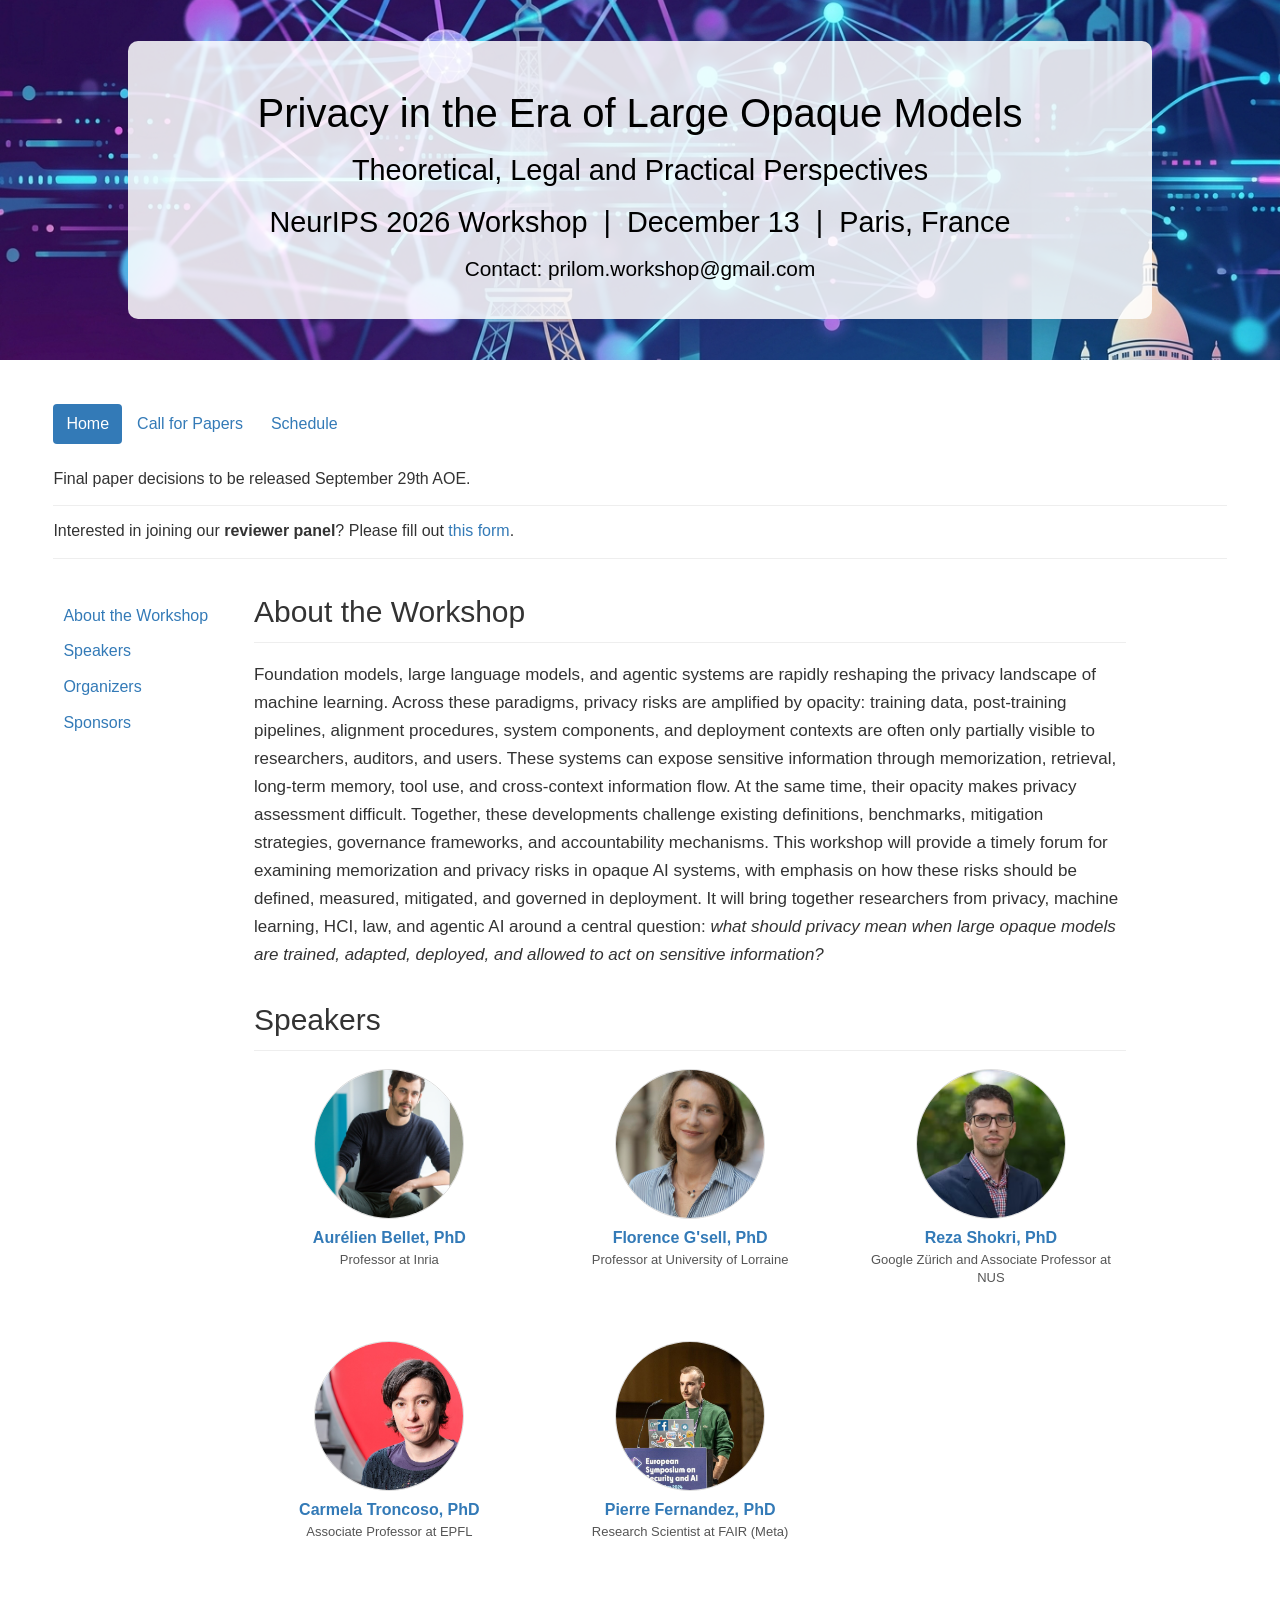
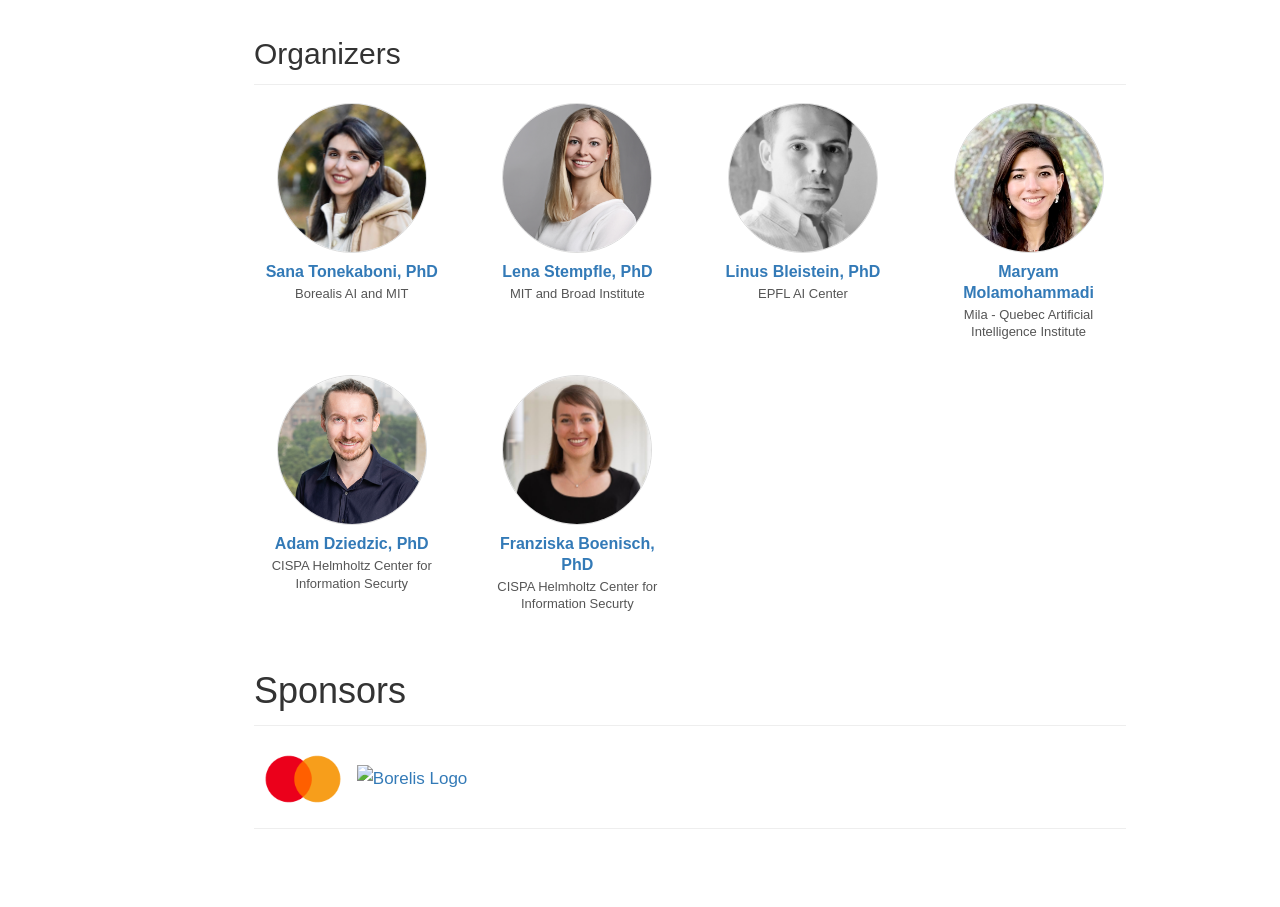
==== index.html @ c66d3aa1 "Revise sponsor logos in index.html Updated sponsor logos section with new sponsors and images." ====
<!DOCTYPE html>
<html lang="en">
<head>
  <meta property="og:type" content="website" />
  <meta property="og:title" content="Privacy in the Era of Large Opaque Models" />
  <meta property="og:description" content="Workshop on Privacy in the Era of Large Opaque Models." />
  <meta property="og:url" content="https://your-domain.org/" />
  <!-- Open Graph / Facebook / LinkedIn -->
  <meta property="og:image" content="https://neurips-workshop2026.github.io/foundation_model_agentic_privacy/Background_header.png" />

  <!-- Twitter / X -->
  <meta name="twitter:image" content="https://neurips-workshop2026.github.io/foundation_model_agentic_privacy/Background_header.png"/>
  
  <meta charset="UTF-8" />
  <meta name="author" content="Workshop Organizers" />
  <meta name="description" content="Workshop on Privacy in the Era of Large Opaque Models." />
  <meta name="viewport" content="width=device-width, initial-scale=1" />
  <title>Home | Privacy in the Era of Large Opaque Models</title>

  <!-- Bootstrap 3.3.1 (matches original) -->
  <link rel="stylesheet" href="https://maxcdn.bootstrapcdn.com/bootstrap/3.3.1/css/bootstrap.min.css" />
  <!-- Site stylesheet -->
  <link rel="stylesheet" href="style.css" />
</head>
<body>

<!-- ══════════════════════════════════
     JUMBOTRON / HERO HEADER
══════════════════════════════════ -->
<div class="jumbotron jumbotron-fluid back">
  <div class="container">
    <h1>Privacy in the Era of Large Opaque Models</h1>
    <h2>Theoretical, Legal and Practical Perspectives</h2>
    <h2>NeurIPS 2026 Workshop &nbsp;|&nbsp; December 13 &nbsp;|&nbsp; Paris, France</h2>
    <h3>Contact: <a href="mailto:prilom.workshop@gmail.com">prilom.workshop@gmail.com</a></h3>
  </div>
</div>

<!-- ══════════════════════════════════
     TOP NAV
══════════════════════════════════ -->
<div class="container">
  <nav class="top-nav">
    <ul class="nav nav-pills">
      <li class="active"><a href="index.html">Home</a></li>
      <li><a href="call_for_papers.html">Call for Papers</a></li>
      <li><a href="schedule.html">Schedule</a></li>
      <li class="dropdown">
      </li>
    </ul>
  </nav>
</div>

<!-- ══════════════════════════════════
     ANNOUNCEMENTS
══════════════════════════════════ -->
<div class="container">
  <div class="row">
    <div class="col-xs-12">

      <div class="alert alert-info announcement" role="alert">
        Final paper decisions to be released September 29th AOE.
      </div>
      <div class="alert alert-info announcement" role="alert">
        Interested in joining our <strong>reviewer panel</strong>?
        Please fill out <a href="https://docs.google.com/forms/d/e/1FAIpQLSf-nZZMJaAhiIRJdKWaLdur88XLGtNEYJJ_a1kSJvndmay48g/viewform">this form</a>.
      </div>

    </div>
  </div>
</div>

<!-- ══════════════════════════════════
     MAIN TWO-COLUMN LAYOUT
══════════════════════════════════ -->
<div class="container">
  <div class="row">

    <!-- Sidebar -->
    <div class="hidden-xs col-sm-3 col-md-2" id="sidebar">
      <ul class="nav nav-stacked sidebar-nav" id="sidebar-nav">
        <li><a href="#about">About the Workshop</a></li>
        <li><a href="#speakers">Speakers</a></li>
        <li><a href="#organizers">Organizers</a></li>
        <li><a href="#sponsors">Sponsors</a></li>
      </ul>
    </div>

    <!-- Main content -->
    <div class="col-xs-12 col-sm-9 col-md-9" id="main-content">

      <!-- ── ABOUT ── -->
      <section id="about">
        <h2>About the Workshop</h2>
        <hr />

  
        <p> Foundation models, large language models, and agentic systems are rapidly reshaping the privacy landscape of machine learning. 
          Across these paradigms, privacy risks are amplified by opacity: training data, post-training pipelines, alignment procedures, 
          system components, and deployment contexts are often only partially visible to researchers, auditors, and users. 
          These systems can expose sensitive information through memorization, retrieval, long-term memory, tool use, and 
          cross-context information flow. At the same time, their opacity makes privacy assessment difficult. Together, these 
          developments challenge existing definitions, benchmarks, mitigation strategies, governance frameworks, and accountability mechanisms.
          
          This workshop will provide a timely forum for examining memorization and privacy risks in opaque AI systems, with emphasis 
          on how these risks should be defined, measured, mitigated, and governed in deployment. It will bring together researchers 
          from privacy, machine learning, HCI, law, and agentic AI around a central question: <i>what should privacy mean when large opaque 
          models are trained, adapted, deployed, and allowed to act on sensitive information?</i> 

 </p>  
      
        
      </section>

      <!-- ── SPEAKERS ── -->
      <section id="speakers">
        <h2>Speakers</h2>
        <hr />

        <div class="row person-row">
          
          <div class="col-xs-6 col-sm-4 col-md-4">
            <div class="person-card">
              <div class="person-photo-wrap">
                <img src="photos/Inria-0231-556.jpg" alt="Aurélien Bellet" class="person-photo">
              </div>
              <p class="person-name"><a href="https://researchers.lille.inria.fr/abellet//">Aurélien Bellet, PhD</a></p>
              <p class="person-role">Professor at Inria</p>
            </div>
          </div>

          <div class="col-xs-6 col-sm-4 col-md-4">
            <div class="person-card">
              <div class="person-photo-wrap">
                <img src="photos/top_pick_rsd25_070_0142a.jpg" alt="Florence G'sell" class="person-photo">
              </div>
              <p class="person-name"><a href="https://gsell.tech/en/home/">Florence G'sell, PhD</a></p>
              <p class="person-role">Professor at University of Lorraine </p>
            </div>
          </div>

          <div class="col-xs-6 col-sm-4 col-md-4">
            <div class="person-card">
              <div class="person-photo-wrap">
                <img src="photos/Reza_Shokri.jpg" alt="Reza Shokri" class="person-photo">
              </div>
              <p class="person-name"><a href="https://scholar.google.com/citations?user=udlZXXcAAAAJ&hl=en">Reza Shokri, PhD</a></p>
              <p class="person-role">Google Zürich and Associate Professor at NUS</p>
            </div>
          </div>

          <div class="col-xs-6 col-sm-4 col-md-4">
            <div class="person-card">
              <div class="person-photo-wrap">
                <img src="photos/EPFL_Carmela_Troncoso.jpg" alt="Carmela Troncoso" class="person-photo">
              </div>
              <p class="person-name"><a href="http://carmelatroncoso.com">Carmela Troncoso, PhD</a></p>
              <p class="person-role">Associate Professor at EPFL</p>
            </div>
          </div>

          <div class="col-xs-6 col-sm-4 col-md-4">
            <div class="person-card">
              <div class="person-photo-wrap">
                <img src="photos/avatar.jpg" alt="Pierre Fernandez" class="person-photo">
              </div>
              <p class="person-name"><a href="https://pierrefdz.github.io/">Pierre Fernandez, PhD</a></p>
              <p class="person-role">Research Scientist at FAIR (Meta)</p>
            </div>
          </div>

        </div>
      </section>

      <!-- ── ORGANIZERS ── -->
      <section id="organizers">
        <h2>Organizers</h2>
        <hr />

        <div class="row person-row">
          
          <!-- Sana -->
          <div class="col-xs-6 col-sm-4 col-md-3">
            <div class="person-card">
              <div class="person-photo-wrap">
                <img src="photos/sana_lab.JPG" alt="Sana Tonekaboni" class="person-photo">
              </div>
              <p class="person-name">
                <a href="http://www.cs.toronto.edu/~stonekaboni/">
                  Sana Tonekaboni, PhD
                </a>
              </p>
              <p class="person-role">Borealis AI and MIT</p>
            </div>
          </div>

          <div class="col-xs-6 col-sm-4 col-md-3">
            <div class="person-card">
              <div class="person-photo-wrap">
                <img src="photos/Lena_Stempfle_picture.png" alt="Lena Stempfle" class="person-photo">
              </div>
              <p class="person-name"><a href="https://lenastempfle.github.io/lenastempfle/">Lena Stempfle, PhD</a></p>
              <p class="person-role">MIT and Broad Institute</p>
            </div>
          </div>

          <div class="col-xs-6 col-sm-4 col-md-3">
            <div class="person-card">
              <div class="person-photo-wrap">
                <img src="photos/56049412-87D3-4F6F-8388-90AEDFFC37DB_1_105_c.jpeg" alt="Linus Bleistein" class="person-photo">
              </div>
              <p class="person-name"><a href="https://www.linusbleistein.com">Linus Bleistein, PhD</a></p>
              <p class="person-role">EPFL AI Center</p>
            </div>
          </div>

          <!-- Maryam -->
          <div class="col-xs-6 col-sm-4 col-md-3">
            <div class="person-card">
              <div class="person-photo-wrap">
                <img src="photos/IMG_1928.jpeg" alt="Maryam Molamohammadi" class="person-photo">
              </div>
              <p class="person-name"><a href="https://www.linkedin.com/in/maryam-molamohammadi/">Maryam Molamohammadi</a></p>
              <p class="person-role">Mila - Quebec Artificial Intelligence Institute</p>
            </div>
          </div>

          <div class="col-xs-6 col-sm-4 col-md-3">
            <div class="person-card">
              <div class="person-photo-wrap">
                <img src="photos/AdamDziedzicPhoto_1.jpg" alt="Adam Dziedzic" class="person-photo">
              </div>
              <p class="person-name"><a href="https://adam-dziedzic.com">Adam Dziedzic, PhD</a></p>
              <p class="person-role">CISPA Helmholtz Center for Information Securty</p>
            </div>
          </div>

          <div class="col-xs-6 col-sm-4 col-md-3">
            <div class="person-card">
              <div class="person-photo-wrap">
                <img src="photos/franziska_boenisch.jpeg" alt="Franziska Boenisch" class="person-photo">
              </div>
              <p class="person-name"><a href="https://franziska-boenisch.de">Franziska Boenisch, PhD</a></p>
              <p class="person-role">CISPA Helmholtz Center for Information Securty</p>
            </div>
          </div>


        </div>
      </section>

      <!-- ── SPONSORS ── -->
      <section id="sponsors">
        <h1>Sponsors</h1>
        <hr />
      
        <!-- Side-by-Side Sponsor Logos -->
        <div class="sponsor-logos-row">
          <!-- First Sponsor: PNG image from your img folder -->
          <a href="https://www.mastercard.com/us/en.html" target="_blank" class="sponsor-link">
            <img
              src="ma_symbol_opt_45_3x.png"
              alt="MA Logo"
              class="sponsor-logo"
            />
          </a>
          
          <!-- Second Sponsor: SVG image from your img folder -->
          <a href="https://rbcborealis.com" target="_blank" class="sponsor-link">
            <img
              src="Logo_Navy.svg"
              alt="Borelis Logo"
              class="sponsor-logo"
            />
          </a>
        </div>
      
        <hr />
      </section>

    </div><!-- /main-content -->
  </div><!-- /row -->
</div><!-- /container -->

<!-- Scripts -->
<script src="https://ajax.googleapis.com/ajax/libs/jquery/1.11.1/jquery.min.js"></script>
<script src="https://maxcdn.bootstrapcdn.com/bootstrap/3.3.1/js/bootstrap.min.js"></script>
<script src="script.js"></script>
</body>
</html>
---- style.css ----
body {
  font-family: "Helvetica Neue", Helvetica, Arial, sans-serif;
  font-size: 16px;
  line-height: 1.6;
  color: #333;
  background: #fff;
}

.container {
  width: 94%;
  max-width: 1350px;
}

a {
  color: #337ab7;
}

a:hover,
a:focus {
  color: #23527c;
}

h1, h2, h3 {
  font-family: inherit;
}

p {
  margin: 0 0 10px;
}

hr {
  margin-top: 16px;
  margin-bottom: 16px;
  border: 0;
  border-top: 1px solid #eee;
}

/* Custom Header Styling */
.back {
  background-image: url('Background_header.png');
  background-size: cover;
  background-position: center;
  background-repeat: no-repeat;
  height: 40vh; /* Header height reduced by 1/3 */
  display: flex;
  justify-content: center;
  align-items: center;
}

.jumbotron .container {
  background-color: rgba(255, 255, 255, 0.85); /* Light background */
  color: #000000; /* Black text */
  padding: 30px;
  border-radius: 10px;
  text-align: center;
  max-width: 80%;
  width: 100%;
}

/* Force all text inside the box to be black */
.jumbotron .container h1,
.jumbotron .container h2,
.jumbotron .container h3,
.jumbotron .container a {
  color: #000000;
}

.jumbotron h1 {
  font-size: 2.5em; /* Slightly adjusted to fit smaller header height */
  margin-bottom: 15px;
}

.jumbotron h2 {
  font-size: 1.8em;
  margin-bottom: 10px;
}

.jumbotron h3 {
  font-size: 1.3em;
  margin-bottom: 8px;
}

/* Top navigation: classic Bootstrap-pills look */
.top-nav {
  padding: 14px 0 10px;
  margin-bottom: 12px;
}

.top-nav .nav-pills > li > a {
  padding: 7px 13px;
  border-radius: 4px;
  color: #337ab7;
  font-weight: 400;
  font-size: 16px
}

.top-nav .nav-pills > li.active > a,
.top-nav .nav-pills > li.active > a:hover,
.top-nav .nav-pills > li.active > a:focus {
  color: #fff;
  background-color: #337ab7;
}

.top-nav .nav-pills > li > a:hover,
.top-nav .nav-pills > li > a:focus {
  background-color: #eee;
}

.top-nav .dropdown-menu {
  font-size: 16px;
}

/* Announcements: match the old page's simple text + horizontal rule feel */
.announcement {
  padding: 0;
  margin: 0 0 12px;
  border: 0;
  border-radius: 0;
  background: transparent !important;
  color: #333 !important;
  font-size: 16px;
}

.announcement:after {
  content: "";
  display: block;
  margin-top: 14px;
  border-top: 1px solid #eee;
}

.announcement a {
  font-weight: 400;
  color: #337ab7 !important;
}

/* Sidebar */
#sidebar {
  padding-top: 28px;
}

.sidebar-nav {
  position: sticky;
  top: 15px;
}

.sidebar-nav > li > a {
  color: #337ab7;
  padding: 4px 10px;
  font-size: 16px;
}

.sidebar-nav > li > a:hover,
.sidebar-nav > li > a:focus {
  background: #eee;
  color: #23527c;
}

.sidebar-nav > li.active > a,
.sidebar-nav > li.active > a:hover,
.sidebar-nav > li.active > a:focus {
  color: #fff;
  background: #337ab7;
  border-radius: 4px;
}

/* Main content */
#main-content {
  padding-bottom: 60px;
  font-size: 17px;
  line-height: 1.65;
}

section {
  padding-top: 24px;
  scroll-margin-top: 18px;
}

section h1,
section h2 {
  margin-top: 0;
  margin-bottom: 10px;
  font-weight: 500;
  line-height: 1.1;
  color: #333;
}

section h1 {
  font-size: 36px;
}

section h2 {
  font-size: 30px;
}

section h3 {
  font-size: 20px;
}

section hr {
  border-top: 1px solid #eee;
  margin: 14px 0 18px;
}

/* About image */
.about-img-wrap {
  margin: 18px 0 20px;
  text-align: center;
}

.about-img {
  display: inline-block;
  max-width: 100%;
  height: auto;
  border-radius: 0;
  box-shadow: none;
}

/* People grid */
.person-row {
  margin-top: 4px;
}

.person-card {
  text-align: center;
  min-height: 240px;
  margin-bottom: 32px;
  padding: 0 8px;
}

.person-photo-wrap {
  display: flex;
  justify-content: center;
  margin-bottom: 9px;
}

.person-initials,
.person-photo {
  width: 150px;
  height: 150px;
  border-radius: 50%;
  border: 1px solid #ddd;
}

.person-initials {
  display: flex;
  align-items: center;
  justify-content: center;
  background: #f5f5f5;
  color: #555;
  font-size: 22px;
  font-weight: 500;
}

.person-photo {
  object-fit: cover;
}

.person-name {
  margin-bottom: 2px;
  font-size: 16px;
  line-height: 1.3;
  font-weight: 600;
}

.person-name a {
  color: #337ab7;
}

.person-role {
  margin-bottom: 0;
  font-size: 13px;
  line-height: 1.35;
  color: #555;
}

/* Sponsors */
.sponsor-level {
  margin: 0 0 14px;
  font-size: 22px;
  font-weight: 500;
  color: #333;
}

.sponsor-logos {
  display: flex;
  flex-wrap: wrap;
  align-items: center;
  gap: 26px;
  margin-bottom: 18px;
}

.sponsor-logo {
  max-height: 70px;
  max-width: 210px;
  object-fit: contain;
}

/* Mobile */
@media (max-width: 767px) {
  .back {
    padding: 28px 0 24px;
  }

  .back h1 {
    font-size: 28px;
  }

  .back h2 {
    font-size: 18px;
  }

  .back h3 {
    font-size: 14px;
  }

  .top-nav {
    overflow-x: auto;
    white-space: nowrap;
  }

  .top-nav .nav-pills > li {
    float: none;
    display: inline-block;
  }

  section h1 {
    font-size: 30px;
  }

  section h2 {
    font-size: 26px;
  }

  .person-card {
    min-height: 132px;
  }

  .person-initials,
  .person-photo {
    width: 66px;
    height: 66px;
    font-size: 18px;
  }
}

/* ========================================
   WORKSHOP SCHEDULE
======================================== */

.schedule-table {
  margin-top: 20px;
  background-color: #ffffff;
  border-collapse: separate;
  border-spacing: 0;
}

.schedule-table > thead > tr > th {
  padding: 13px 15px;
  vertical-align: middle;
  color: #2f4f68;
  background-color: #edf3f7;
  border-color: #d7e1e8;
  font-weight: 600;
}

.schedule-table > thead > tr:first-child > th {
  font-size: 17px;
  letter-spacing: 0.2px;
}

.schedule-table > tbody > tr > td {
  padding: 14px 15px;
  vertical-align: middle;
  border-color: #dfe6eb;
  line-height: 1.5;
}

.schedule-time-heading {
  width: 85px;
}

.schedule-time {
  width: 85px;
  white-space: nowrap;
  text-align: center;
  color: #37546b;
  font-weight: 600;
}

.schedule-event {
  min-width: 260px;
}

.session-icon {
  display: inline-block;
  width: 20px;
  margin-right: 7px;
  text-align: center;
  color: #52738c;
}

.session-duration {
  color: #6f7d87;
  white-space: nowrap;
}

/* Subtle session colors */

.schedule-opening {
  background-color: #f6f9fb;
}

.schedule-talk {
  background-color: #f1f6f9;
}

.schedule-break {
  background-color: #faf8f1;
}

.schedule-discussion {
  background-color: #f5f4f8;
}

.schedule-spotlight {
  background-color: #f4f6f9;
}

.schedule-panel {
  background-color: #eef4f6;
}

.schedule-lunch {
  background-color: #f8f6ef;
}

/* Slight visual separation between morning and afternoon */

.schedule-table > thead > tr > th:nth-child(3),
.schedule-table > tbody > tr > td:nth-child(3) {
  border-left-width: 2px;
  border-left-color: #c8d5de;
}

/* Subtle hover effect */

.schedule-table > tbody > tr > td {
  transition: background-color 0.15s ease;
}

.schedule-table > tbody > tr:hover > td {
  filter: brightness(0.985);
}

/* Note below the schedule */

.schedule-note {
  margin-top: 10px;
  color: #71808b;
  font-size: 14px;
}

.schedule-note .fa {
  margin-right: 5px;
  color: #52738c;
}

/* Mobile layout */

@media (max-width: 767px) {
  .schedule-table > thead > tr > th,
  .schedule-table > tbody > tr > td {
    padding: 10px;
  }

  .schedule-event {
    min-width: 230px;
  }

  .schedule-time {
    width: 70px;
  }

  .session-icon {
    margin-right: 4px;
  }
}
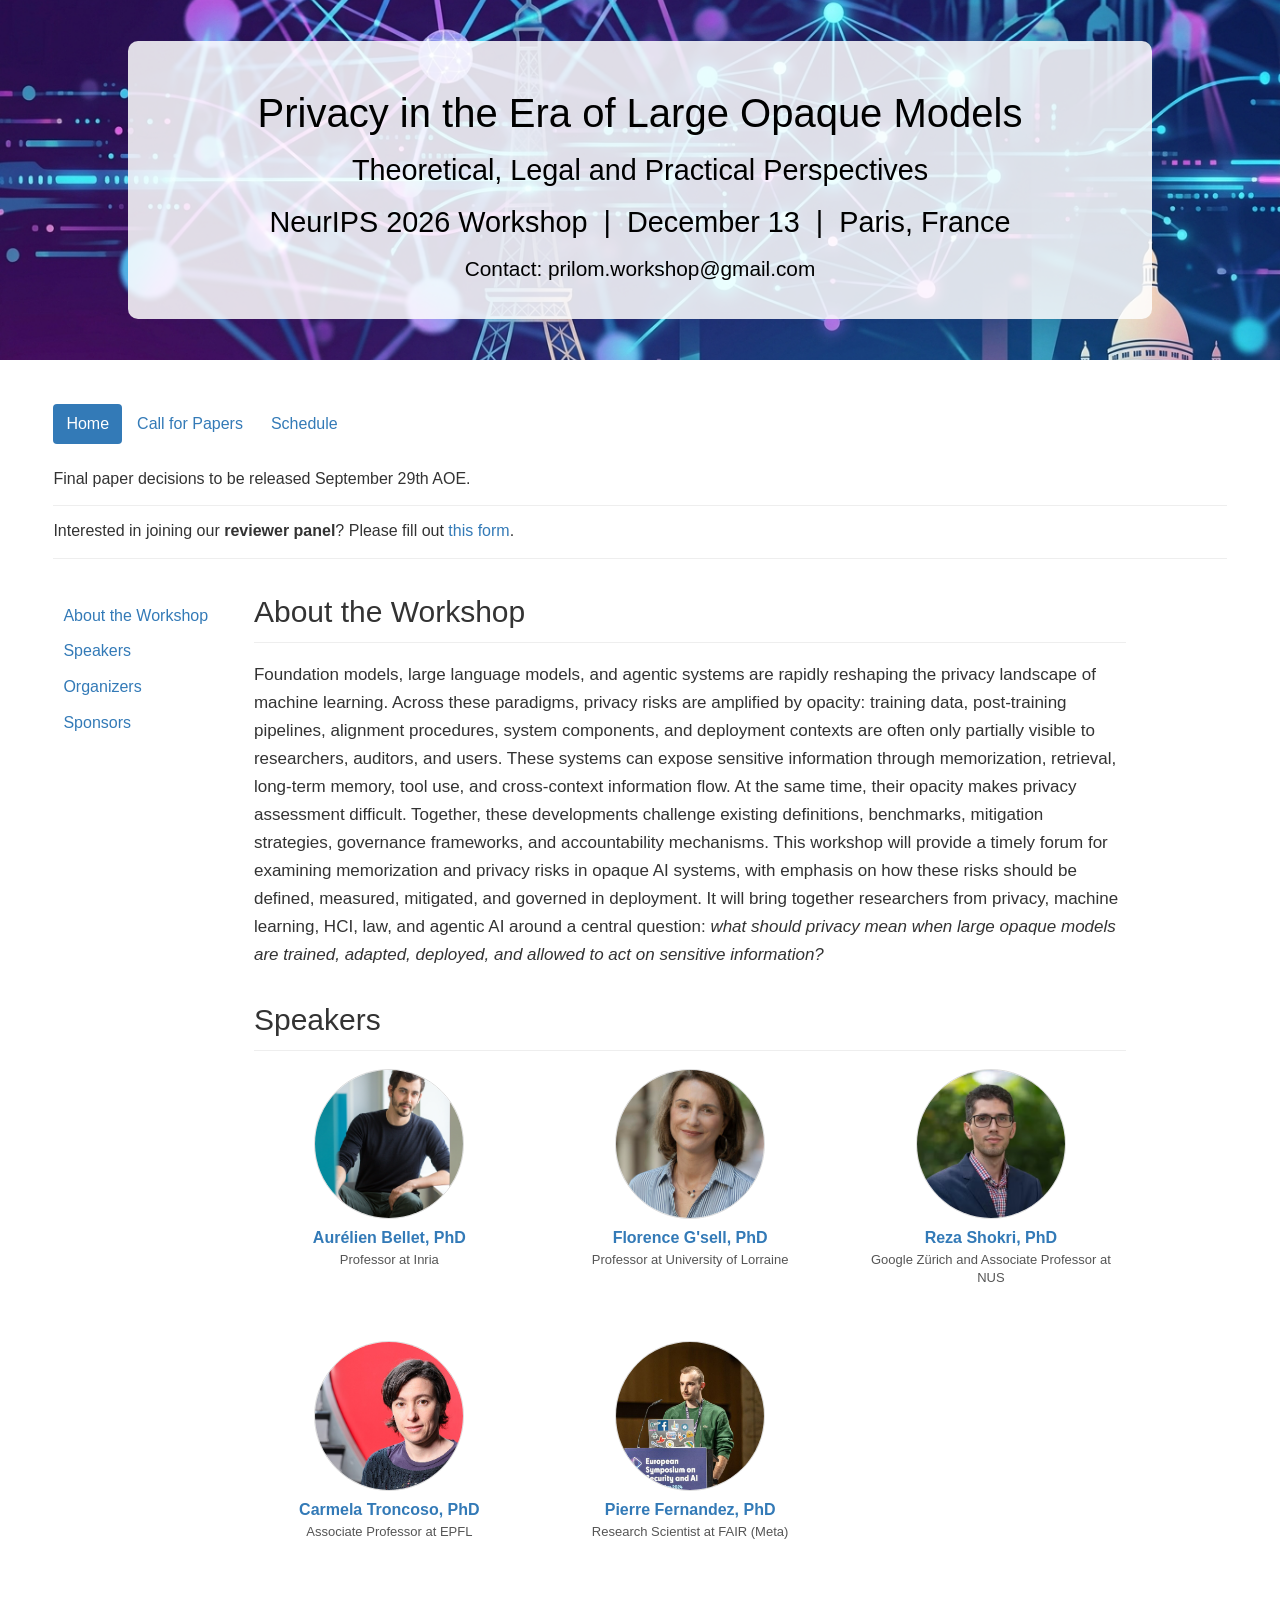
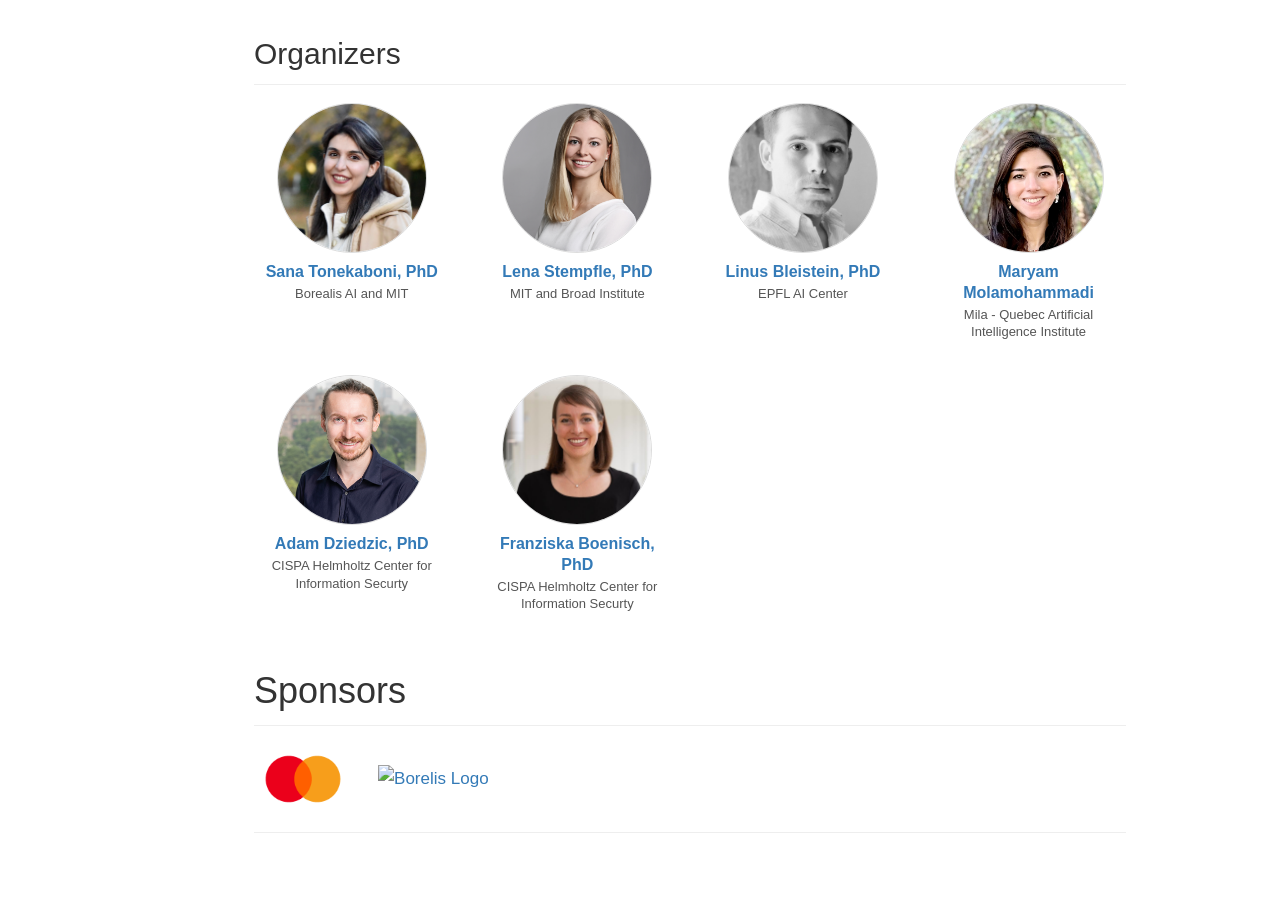
==== commit 8154cec6: "Update index.html" ====
--- a/index.html
+++ b/index.html
@@ -255,7 +255,7 @@
         <hr />
       
         <!-- Side-by-Side Sponsor Logos -->
-        <div class="sponsor-logos-row">
+        <div class="sponsor-logos">
           <!-- First Sponsor: PNG image from your img folder -->
           <a href="https://www.mastercard.com/us/en.html" target="_blank" class="sponsor-link">
             <img
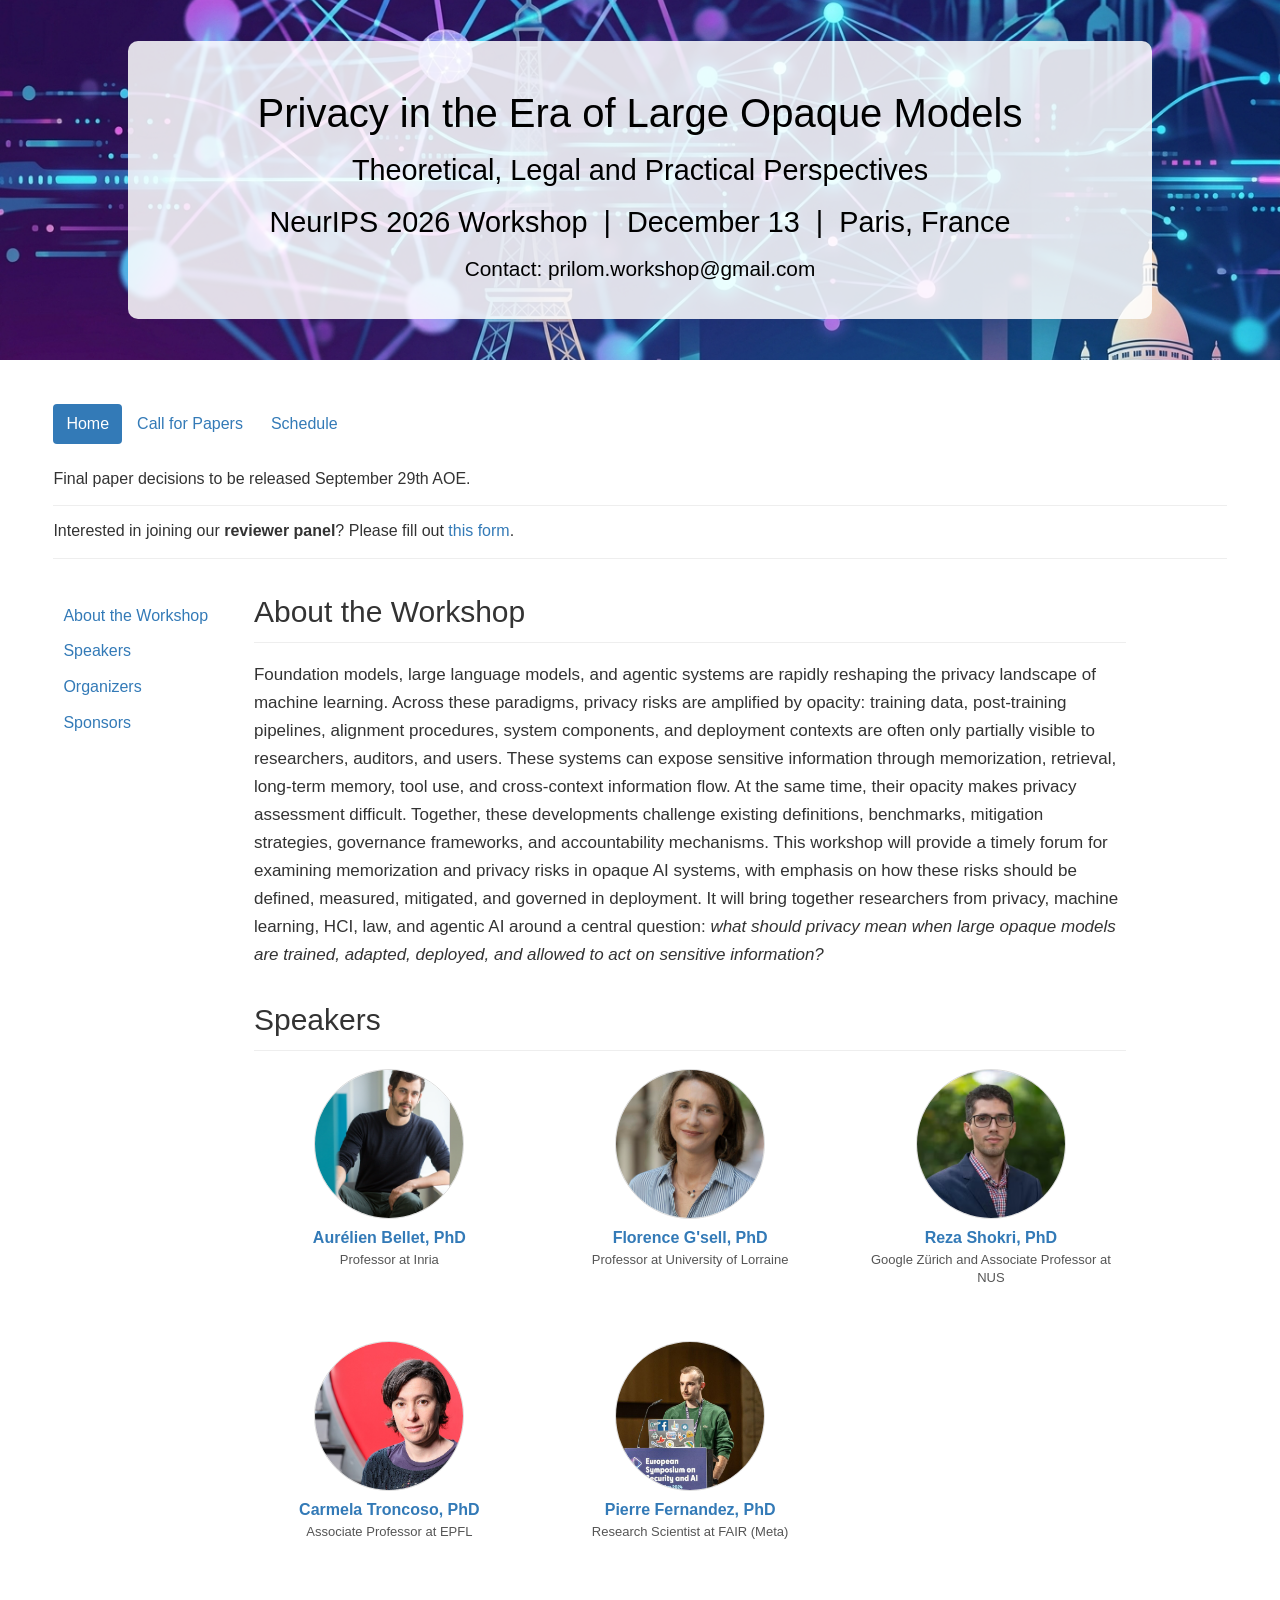
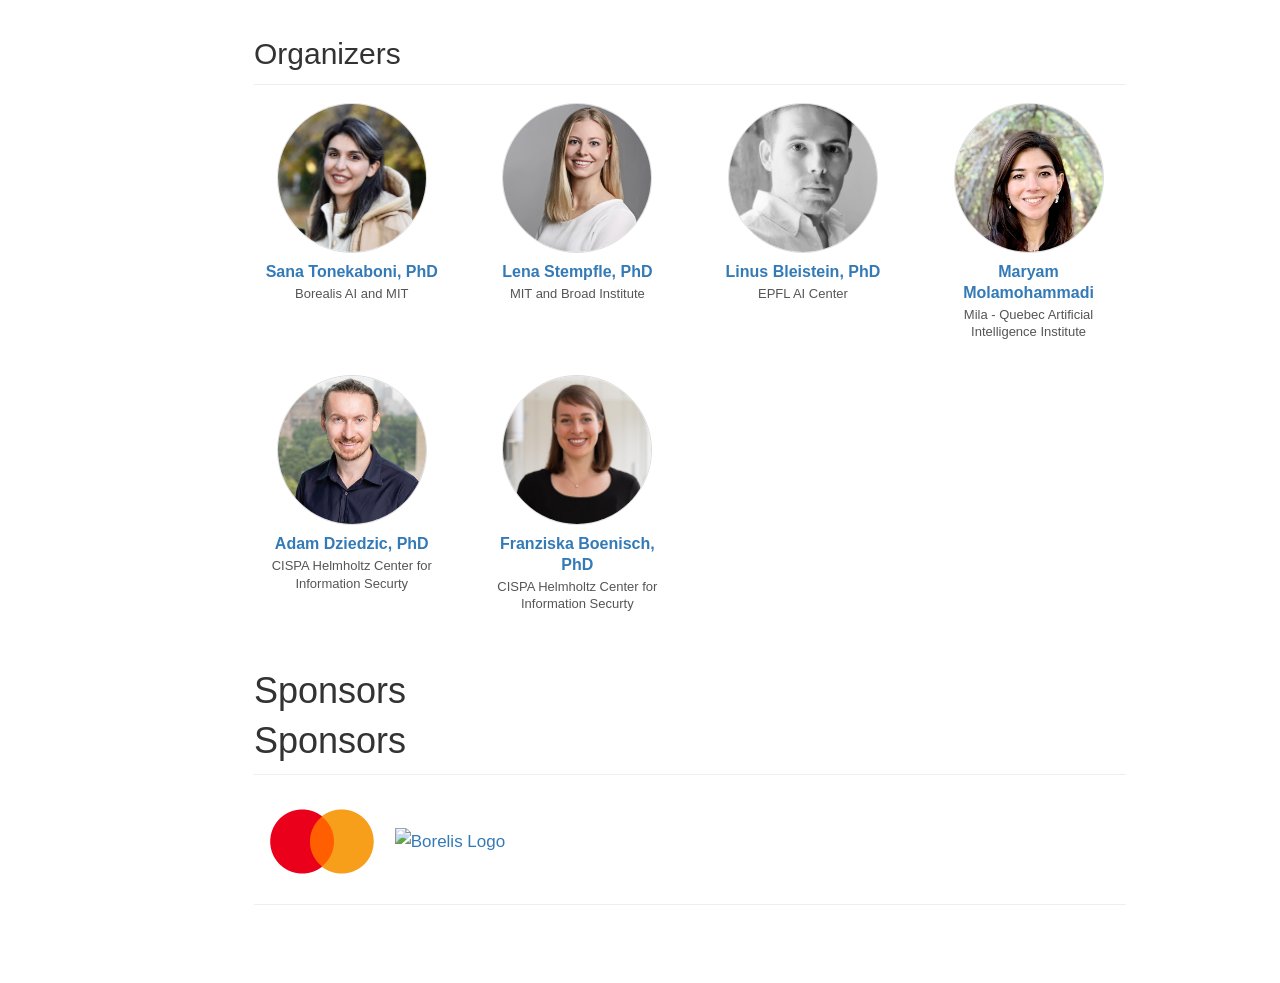
==== commit 0bd819c8: "Refactor sponsor logos to supporter logos Updated sponsor section to use 'supporter' terminology and" ====
--- a/index.html
+++ b/index.html
@@ -252,28 +252,17 @@
       <!-- ── SPONSORS ── -->
       <section id="sponsors">
         <h1>Sponsors</h1>
-        <hr />
-      
-        <!-- Side-by-Side Sponsor Logos -->
-        <div class="sponsor-logos">
-          <!-- First Sponsor: PNG image from your img folder -->
-          <a href="https://www.mastercard.com/us/en.html" target="_blank" class="sponsor-link">
-            <img
-              src="ma_symbol_opt_45_3x.png"
-              alt="MA Logo"
-              class="sponsor-logo"
-            />
+        <h1>Sponsors</h1>
+        <hr />
+        <div class="supporter-logos">
+          <a href="https://mastercard.com" target="_blank" class="supporter-link">
+            <img src="ma_symbol_opt_45_3x.png" alt="MA Logo" class="supporter-logo" />
           </a>
-          
-          <!-- Second Sponsor: SVG image from your img folder -->
-          <a href="https://rbcborealis.com" target="_blank" class="sponsor-link">
-            <img
-              src="Logo_Navy.svg"
-              alt="Borelis Logo"
-              class="sponsor-logo"
-            />
+          <a href="https://rbcborealis.com" target="_blank" class="supporter-link">
+            <img src="Logo_Navy.svg" alt="Borelis Logo" class="supporter-logo" />
           </a>
         </div>
+
       
         <hr />
       </section>
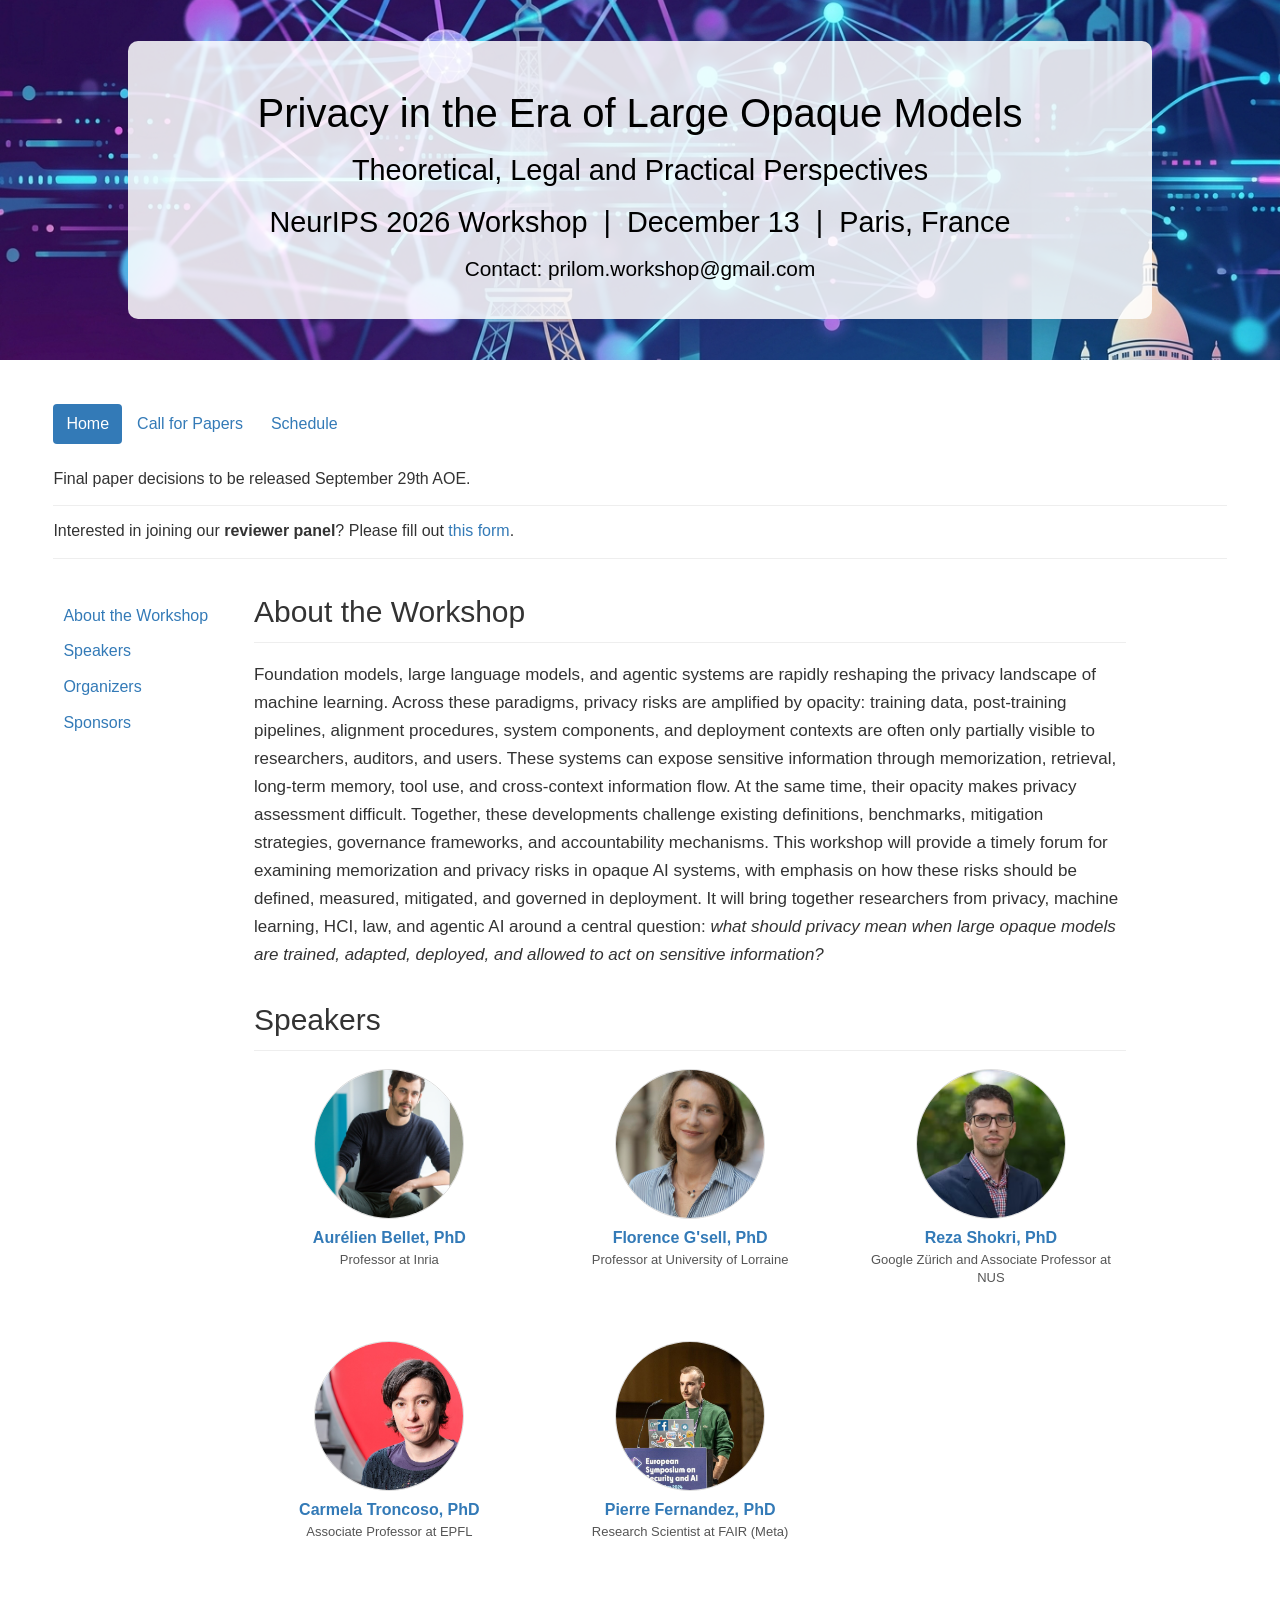
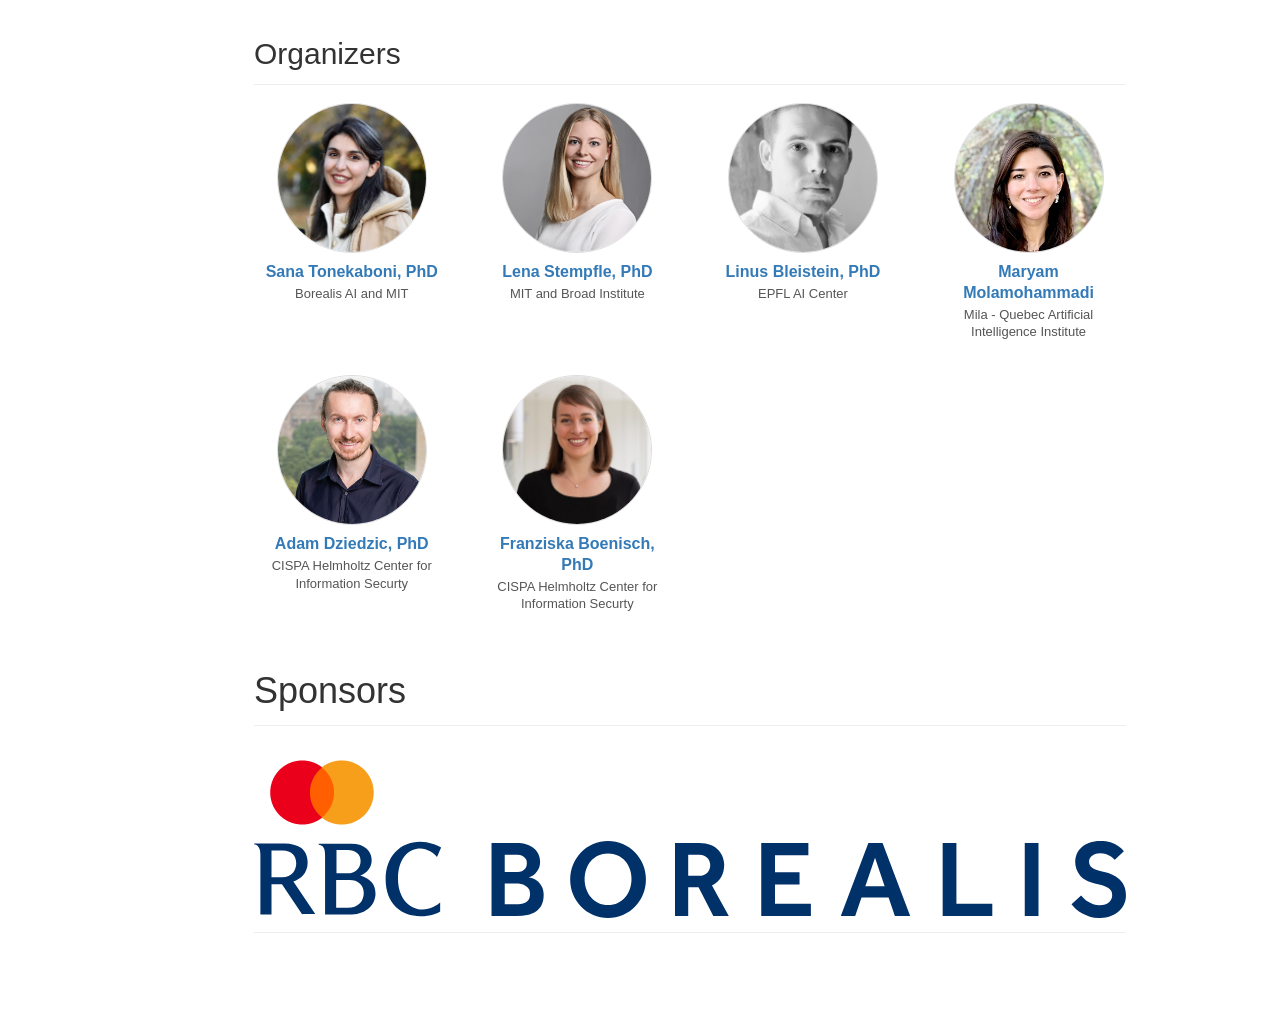
==== commit 3df9635a: "Fix logo source for Borealis in sponsors section Updated the image source for the Borealis logo." ====
--- a/index.html
+++ b/index.html
@@ -252,14 +252,13 @@
       <!-- ── SPONSORS ── -->
       <section id="sponsors">
         <h1>Sponsors</h1>
-        <h1>Sponsors</h1>
         <hr />
         <div class="supporter-logos">
           <a href="https://mastercard.com" target="_blank" class="supporter-link">
             <img src="ma_symbol_opt_45_3x.png" alt="MA Logo" class="supporter-logo" />
           </a>
           <a href="https://rbcborealis.com" target="_blank" class="supporter-link">
-            <img src="Logo_Navy.svg" alt="Borelis Logo" class="supporter-logo" />
+            <img src="RBC-Borealis-Logo_Navy.svg" alt="Borelis Logo" class="supporter-logo" />
           </a>
         </div>
 
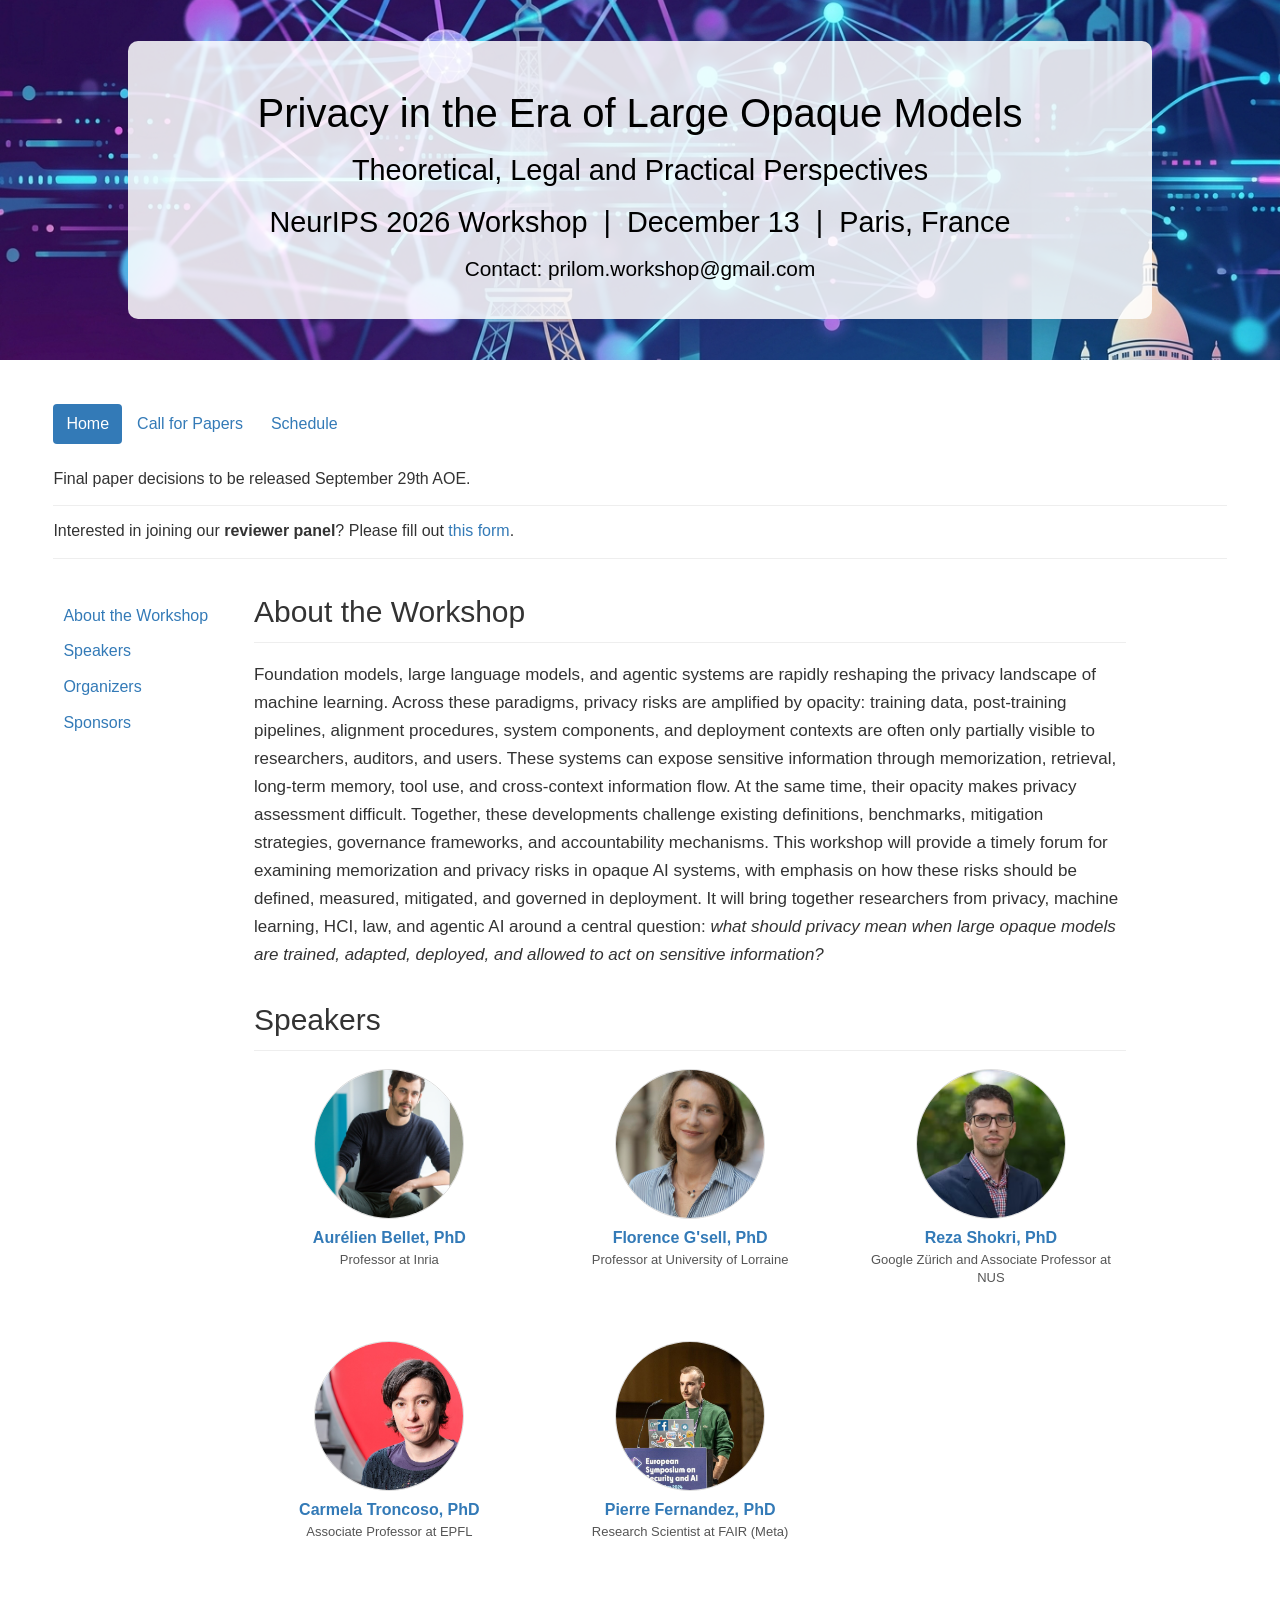
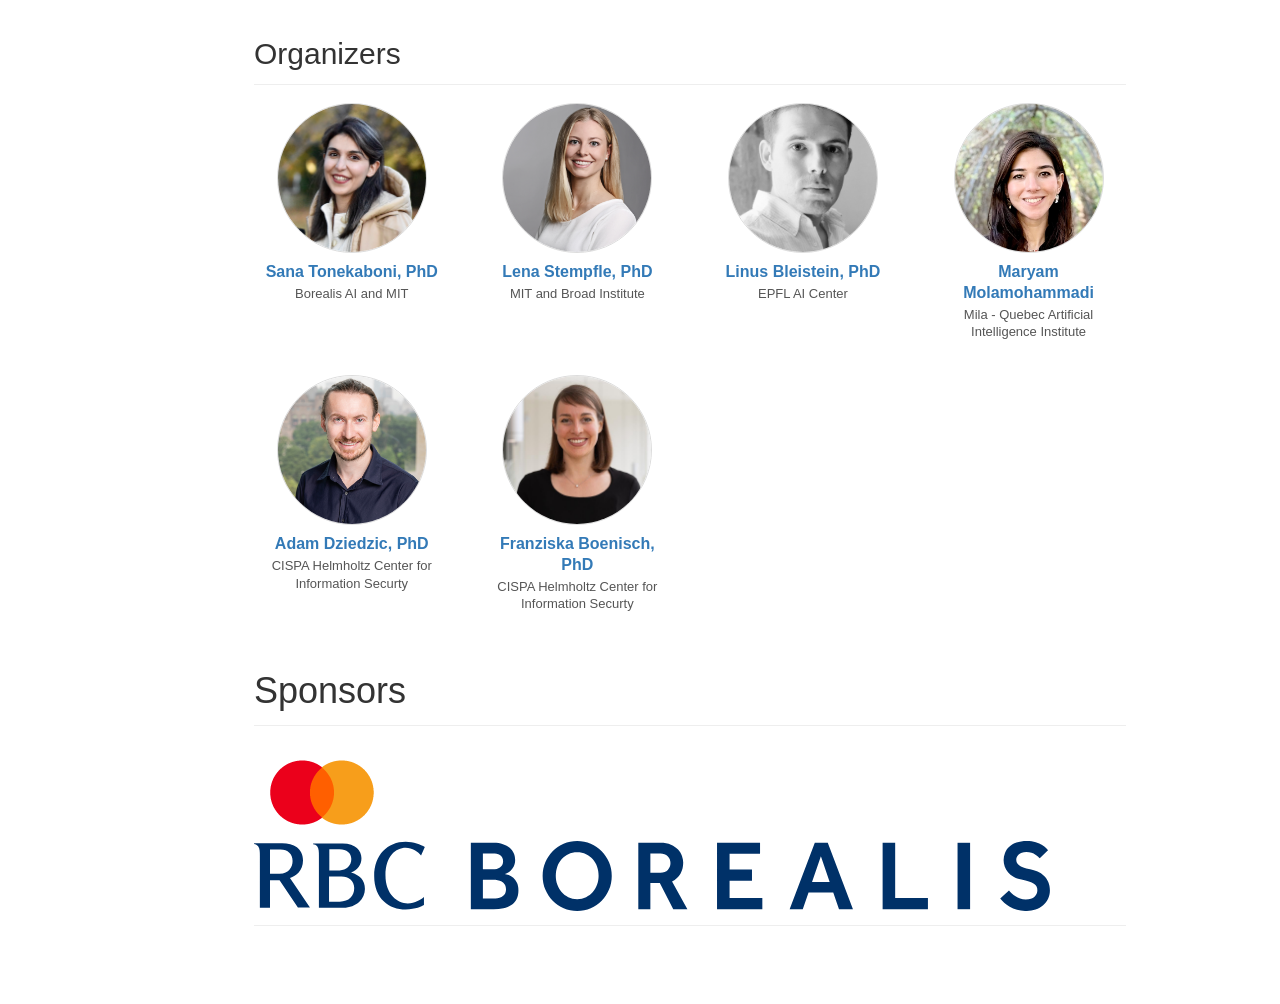
==== commit 83f9743c: "Add max-height style to Borealis logo Added style to limit the max height of the Borealis logo." ====
--- a/index.html
+++ b/index.html
@@ -258,7 +258,7 @@
             <img src="ma_symbol_opt_45_3x.png" alt="MA Logo" class="supporter-logo" />
           </a>
           <a href="https://rbcborealis.com" target="_blank" class="supporter-link">
-            <img src="RBC-Borealis-Logo_Navy.svg" alt="Borelis Logo" class="supporter-logo" />
+            <img src="RBC-Borealis-Logo_Navy.svg" alt="Borelis Logo" class="supporter-logo" style="max-height: 70px;" />
           </a>
         </div>
 
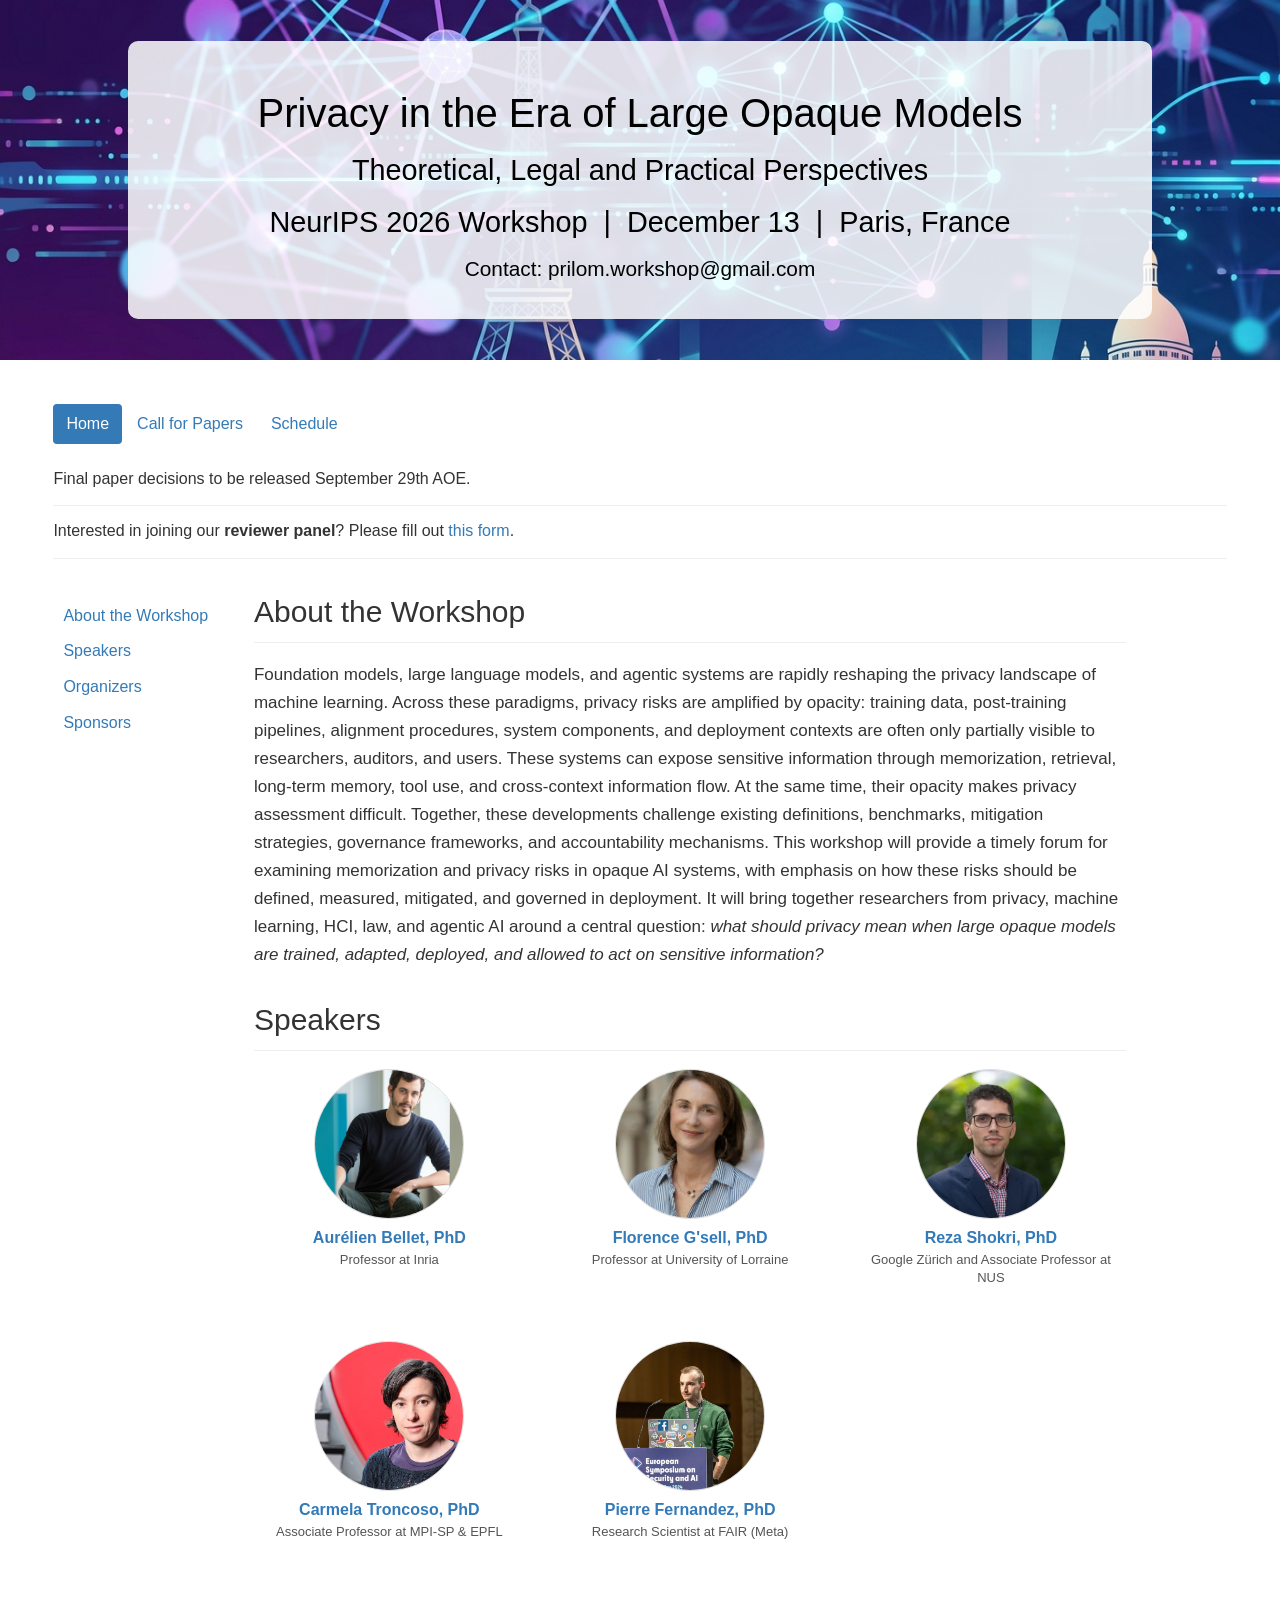
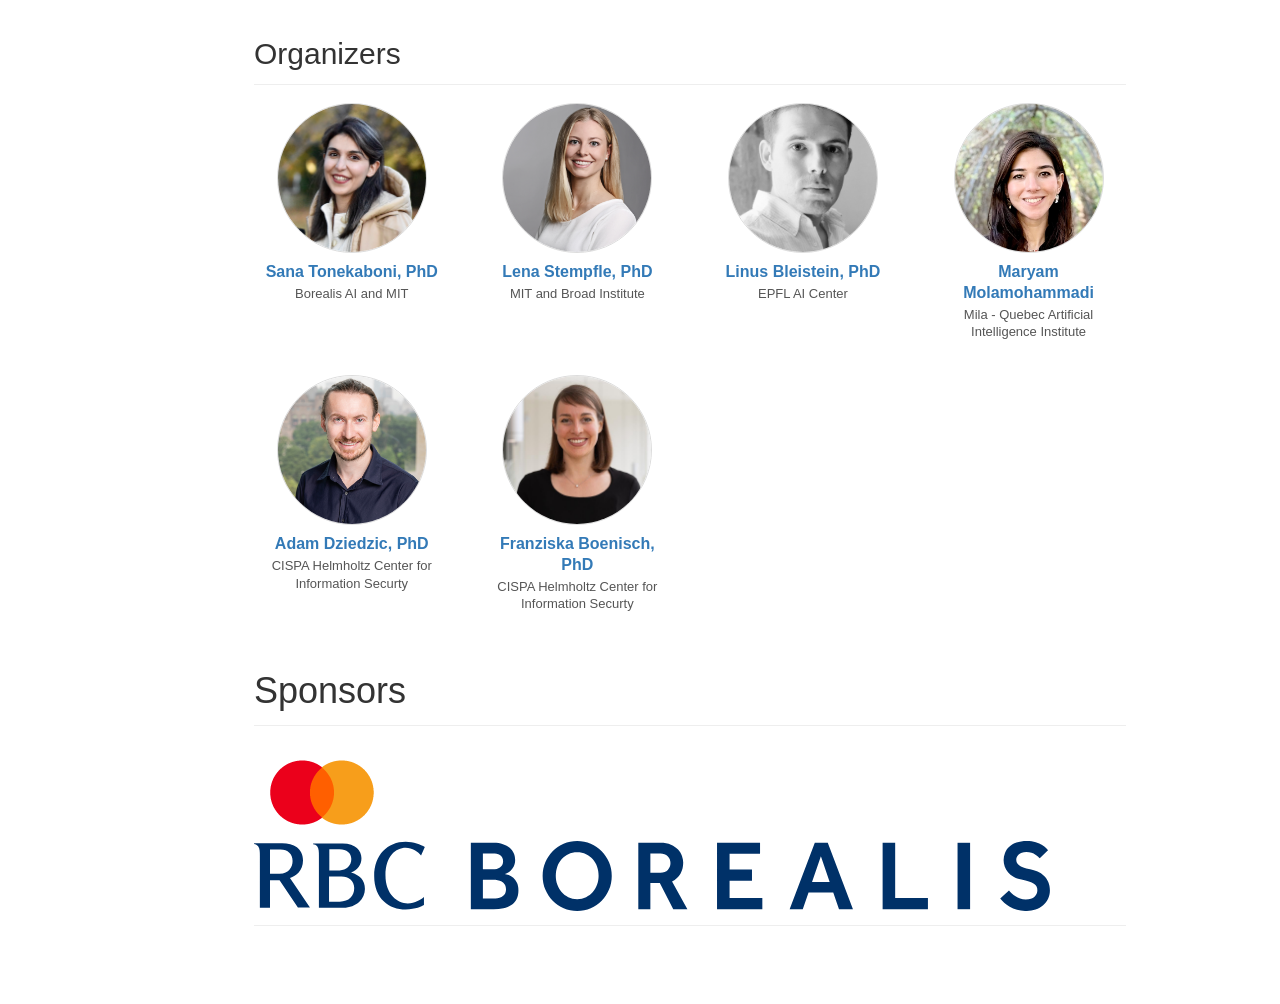
==== commit c2581241: "Update person role for Carmela Troncoso" ====
--- a/index.html
+++ b/index.html
@@ -155,7 +155,7 @@
                 <img src="photos/EPFL_Carmela_Troncoso.jpg" alt="Carmela Troncoso" class="person-photo">
               </div>
               <p class="person-name"><a href="http://carmelatroncoso.com">Carmela Troncoso, PhD</a></p>
-              <p class="person-role">Associate Professor at EPFL</p>
+              <p class="person-role">Associate Professor at MPI-SP & EPFL</p>
             </div>
           </div>
 
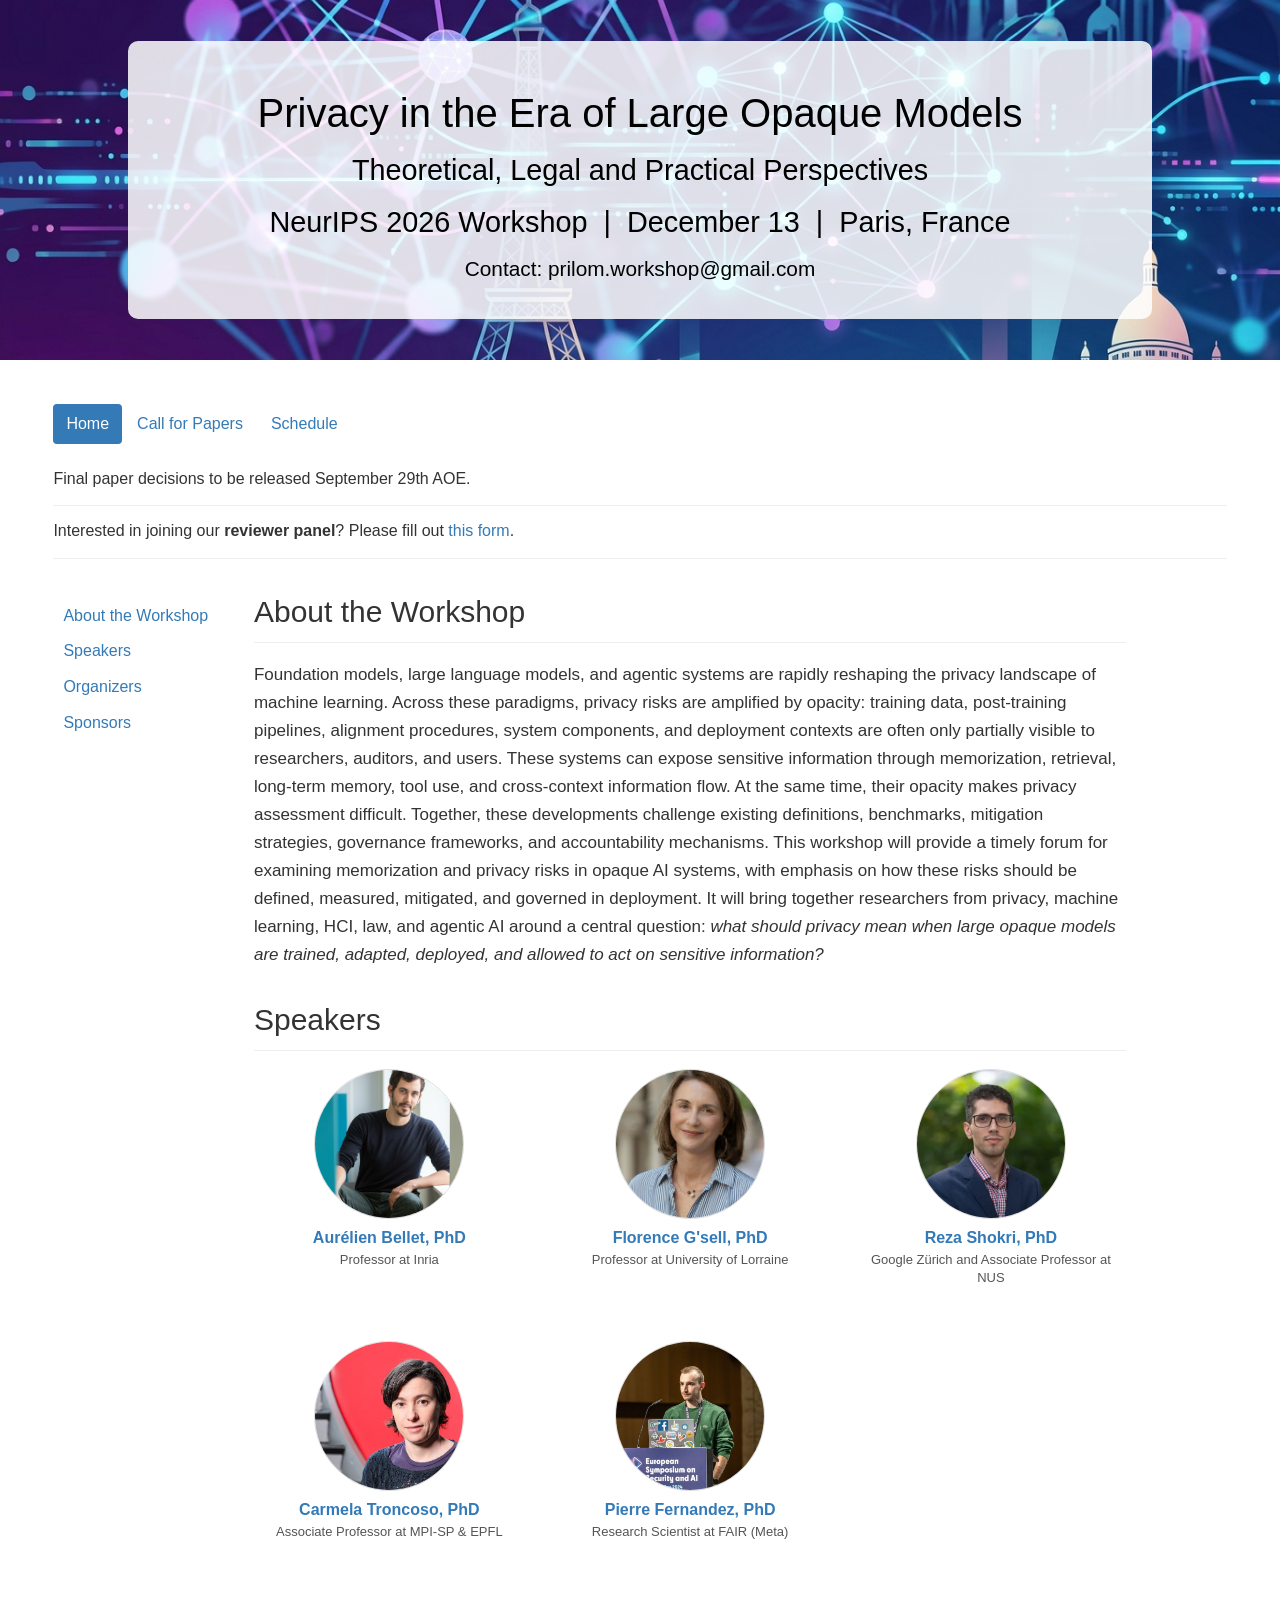
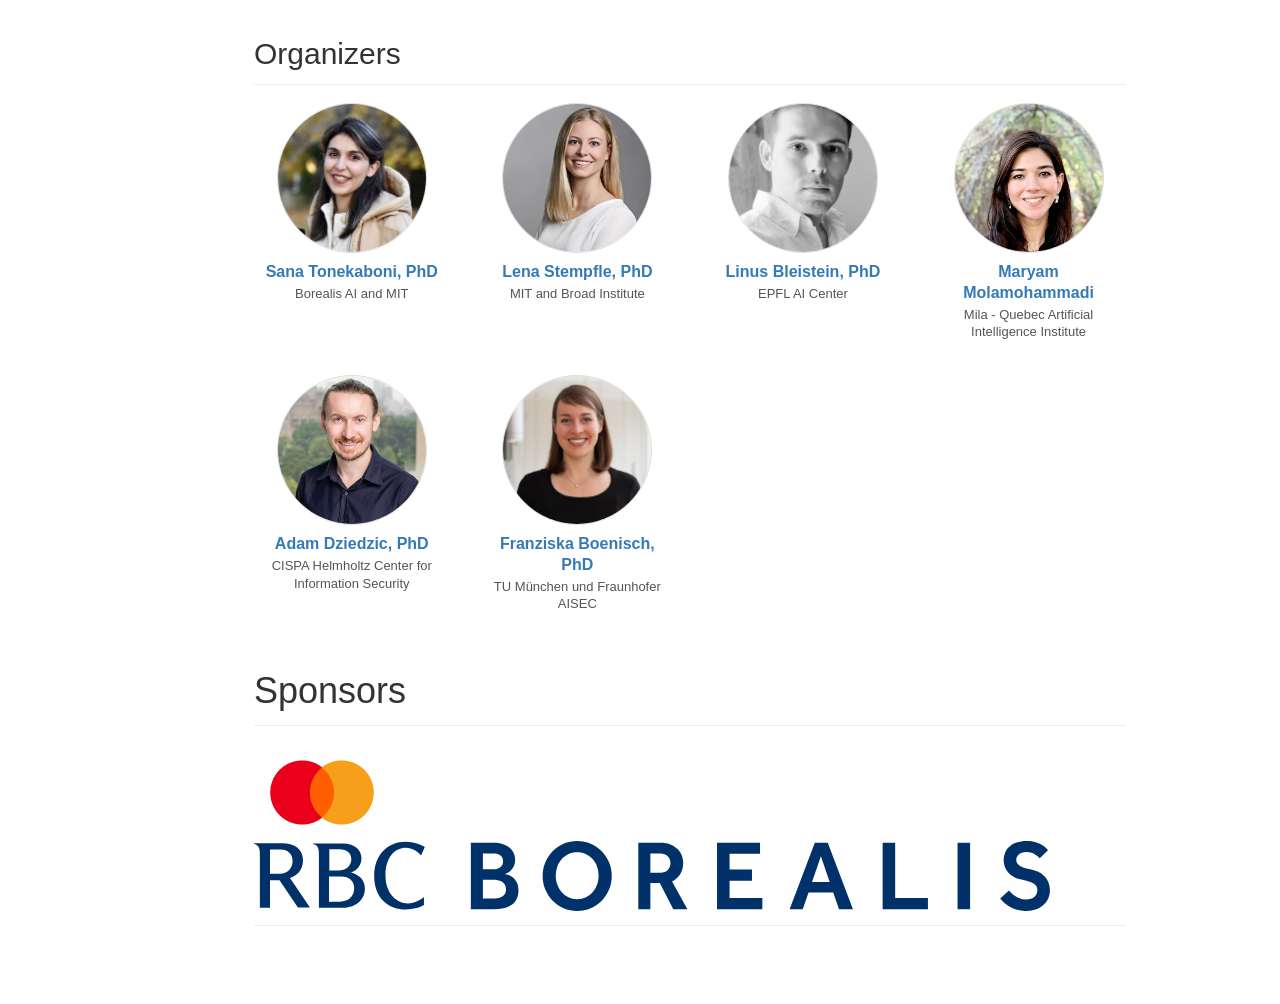
==== commit 6938b164: "Update index.html" ====
--- a/index.html
+++ b/index.html
@@ -231,7 +231,7 @@
                 <img src="photos/AdamDziedzicPhoto_1.jpg" alt="Adam Dziedzic" class="person-photo">
               </div>
               <p class="person-name"><a href="https://adam-dziedzic.com">Adam Dziedzic, PhD</a></p>
-              <p class="person-role">CISPA Helmholtz Center for Information Securty</p>
+              <p class="person-role">CISPA Helmholtz Center for Information Security</p>
             </div>
           </div>
 
@@ -241,7 +241,7 @@
                 <img src="photos/franziska_boenisch.jpeg" alt="Franziska Boenisch" class="person-photo">
               </div>
               <p class="person-name"><a href="https://franziska-boenisch.de">Franziska Boenisch, PhD</a></p>
-              <p class="person-role">CISPA Helmholtz Center for Information Securty</p>
+              <p class="person-role">TU München und Fraunhofer AISEC</p>
             </div>
           </div>
 
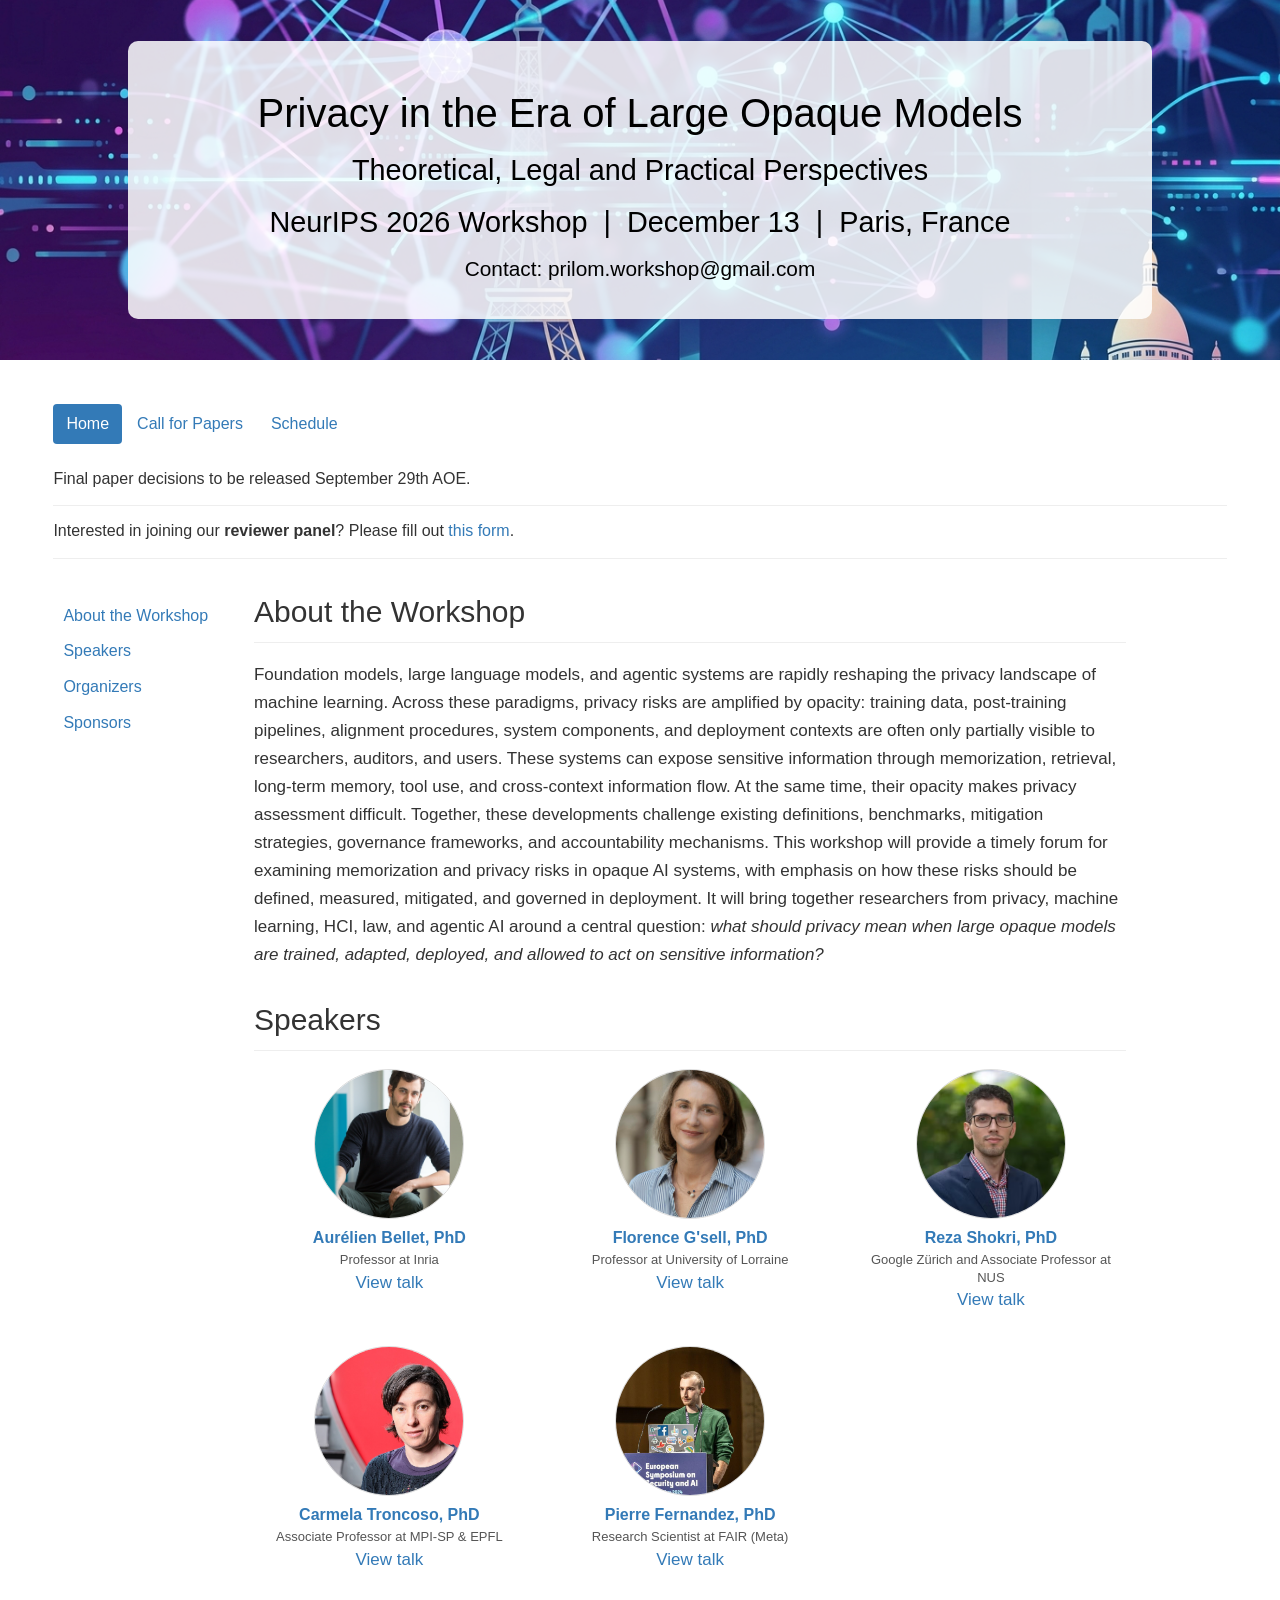
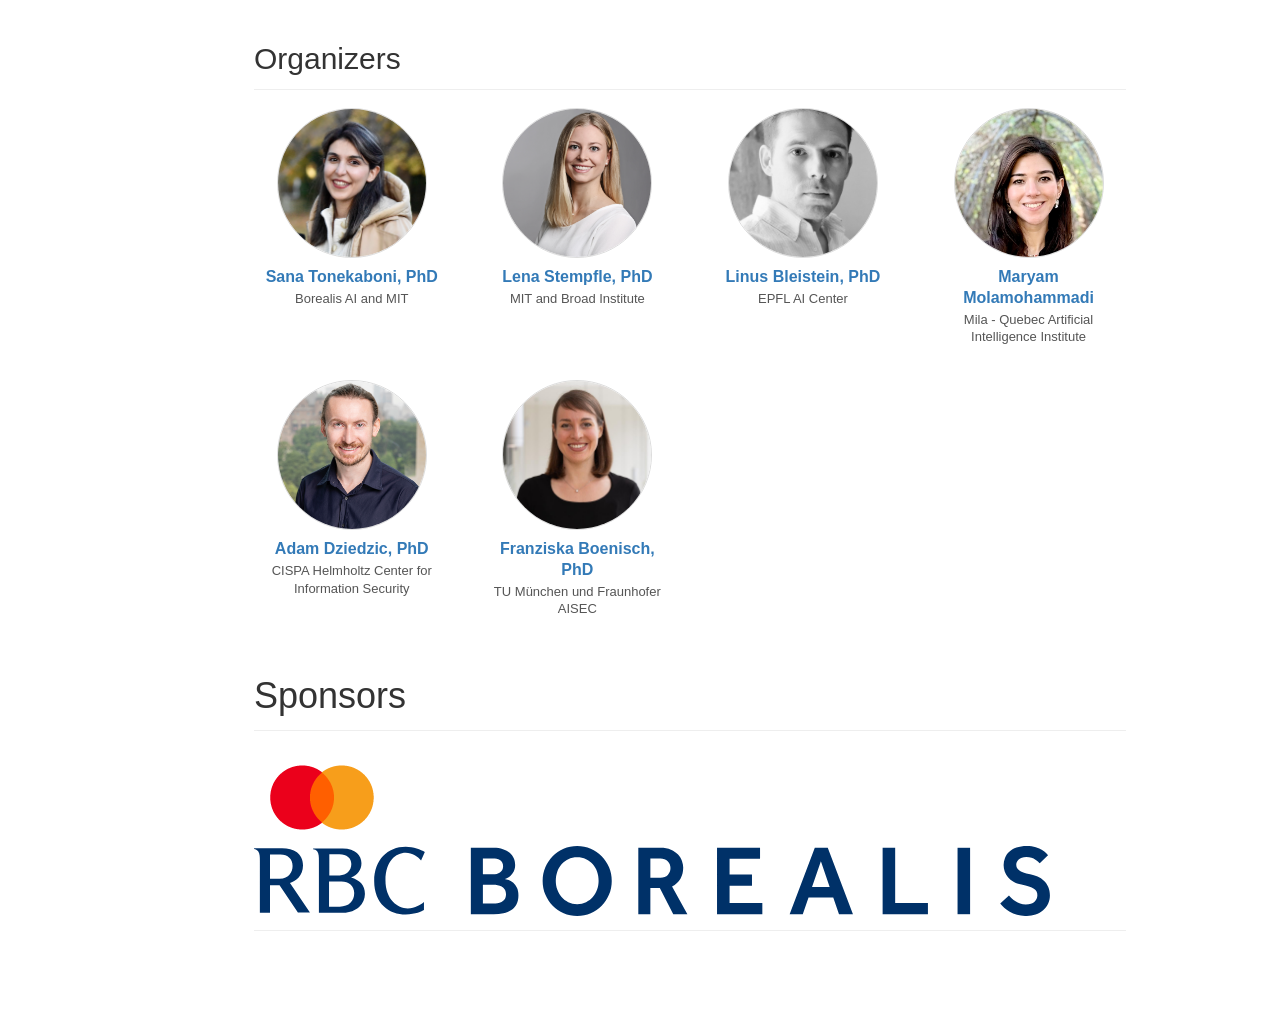
==== commit 956f8aae: "Enhance speaker section with talk links Updated speaker cards to include links to their talks." ====
--- a/index.html
+++ b/index.html
@@ -114,63 +114,66 @@
 
       <!-- ── SPEAKERS ── -->
       <section id="speakers">
-        <h2>Speakers</h2>
-        <hr />
-
-        <div class="row person-row">
-          
-          <div class="col-xs-6 col-sm-4 col-md-4">
-            <div class="person-card">
-              <div class="person-photo-wrap">
-                <img src="photos/Inria-0231-556.jpg" alt="Aurélien Bellet" class="person-photo">
-              </div>
-              <p class="person-name"><a href="https://researchers.lille.inria.fr/abellet//">Aurélien Bellet, PhD</a></p>
-              <p class="person-role">Professor at Inria</p>
-            </div>
-          </div>
-
-          <div class="col-xs-6 col-sm-4 col-md-4">
-            <div class="person-card">
-              <div class="person-photo-wrap">
-                <img src="photos/top_pick_rsd25_070_0142a.jpg" alt="Florence G'sell" class="person-photo">
-              </div>
-              <p class="person-name"><a href="https://gsell.tech/en/home/">Florence G'sell, PhD</a></p>
-              <p class="person-role">Professor at University of Lorraine </p>
-            </div>
-          </div>
-
-          <div class="col-xs-6 col-sm-4 col-md-4">
-            <div class="person-card">
-              <div class="person-photo-wrap">
-                <img src="photos/Reza_Shokri.jpg" alt="Reza Shokri" class="person-photo">
-              </div>
-              <p class="person-name"><a href="https://scholar.google.com/citations?user=udlZXXcAAAAJ&hl=en">Reza Shokri, PhD</a></p>
-              <p class="person-role">Google Zürich and Associate Professor at NUS</p>
-            </div>
-          </div>
-
-          <div class="col-xs-6 col-sm-4 col-md-4">
-            <div class="person-card">
-              <div class="person-photo-wrap">
-                <img src="photos/EPFL_Carmela_Troncoso.jpg" alt="Carmela Troncoso" class="person-photo">
-              </div>
-              <p class="person-name"><a href="http://carmelatroncoso.com">Carmela Troncoso, PhD</a></p>
-              <p class="person-role">Associate Professor at MPI-SP & EPFL</p>
-            </div>
-          </div>
-
-          <div class="col-xs-6 col-sm-4 col-md-4">
-            <div class="person-card">
-              <div class="person-photo-wrap">
-                <img src="photos/avatar.jpg" alt="Pierre Fernandez" class="person-photo">
-              </div>
-              <p class="person-name"><a href="https://pierrefdz.github.io/">Pierre Fernandez, PhD</a></p>
-              <p class="person-role">Research Scientist at FAIR (Meta)</p>
-            </div>
-          </div>
-
-        </div>
-      </section>
+  <h2>Speakers</h2>
+  <hr />
+
+  <div class="row person-row">
+    <div class="col-xs-6 col-sm-4 col-md-4">
+      <div class="person-card" id="speaker-aurelien-bellet">
+        <div class="person-photo-wrap">
+          <img src="photos/Inria-0231-556.jpg" alt="Aurélien Bellet" class="person-photo">
+        </div>
+        <p class="person-name"><a href="https://researchers.lille.inria.fr/abellet//">Aurélien Bellet, PhD</a></p>
+        <p class="person-role">Professor at Inria</p>
+        <p><a href="schedule.html#talk-aurelien-bellet" aria-label="View talk by Aurélien Bellet">View talk</a></p>
+      </div>
+    </div>
+
+    <div class="col-xs-6 col-sm-4 col-md-4">
+      <div class="person-card" id="speaker-florence-gsell">
+        <div class="person-photo-wrap">
+          <img src="photos/top_pick_rsd25_070_0142a.jpg" alt="Florence G'sell" class="person-photo">
+        </div>
+        <p class="person-name"><a href="https://gsell.tech/en/home/">Florence G'sell, PhD</a></p>
+        <p class="person-role">Professor at University of Lorraine</p>
+        <p><a href="schedule.html#talk-florence-gsell" aria-label="View talk by Florence G’sell">View talk</a></p>
+      </div>
+    </div>
+
+    <div class="col-xs-6 col-sm-4 col-md-4">
+      <div class="person-card" id="speaker-reza-shokri">
+        <div class="person-photo-wrap">
+          <img src="photos/Reza_Shokri.jpg" alt="Reza Shokri" class="person-photo">
+        </div>
+        <p class="person-name"><a href="https://scholar.google.com/citations?user=udlZXXcAAAAJ&amp;hl=en">Reza Shokri, PhD</a></p>
+        <p class="person-role">Google Zürich and Associate Professor at NUS</p>
+        <p><a href="schedule.html#talk-reza-shokri" aria-label="View talk by Reza Shokri">View talk</a></p>
+      </div>
+    </div>
+
+    <div class="col-xs-6 col-sm-4 col-md-4">
+      <div class="person-card" id="speaker-carmela-troncoso">
+        <div class="person-photo-wrap">
+          <img src="photos/EPFL_Carmela_Troncoso.jpg" alt="Carmela Troncoso" class="person-photo">
+        </div>
+        <p class="person-name"><a href="http://carmelatroncoso.com">Carmela Troncoso, PhD</a></p>
+        <p class="person-role">Associate Professor at MPI-SP &amp; EPFL</p>
+        <p><a href="schedule.html#talk-carmela-troncoso" aria-label="View talk by Carmela Troncoso">View talk</a></p>
+      </div>
+    </div>
+
+    <div class="col-xs-6 col-sm-4 col-md-4">
+      <div class="person-card" id="speaker-pierre-fernandez">
+        <div class="person-photo-wrap">
+          <img src="photos/avatar.jpg" alt="Pierre Fernandez" class="person-photo">
+        </div>
+        <p class="person-name"><a href="https://pierrefdz.github.io/">Pierre Fernandez, PhD</a></p>
+        <p class="person-role">Research Scientist at FAIR (Meta)</p>
+        <p><a href="schedule.html#talk-pierre-fernandez" aria-label="View talk by Pierre Fernandez">View talk</a></p>
+      </div>
+    </div>
+  </div>
+</section>
 
       <!-- ── ORGANIZERS ── -->
       <section id="organizers">
